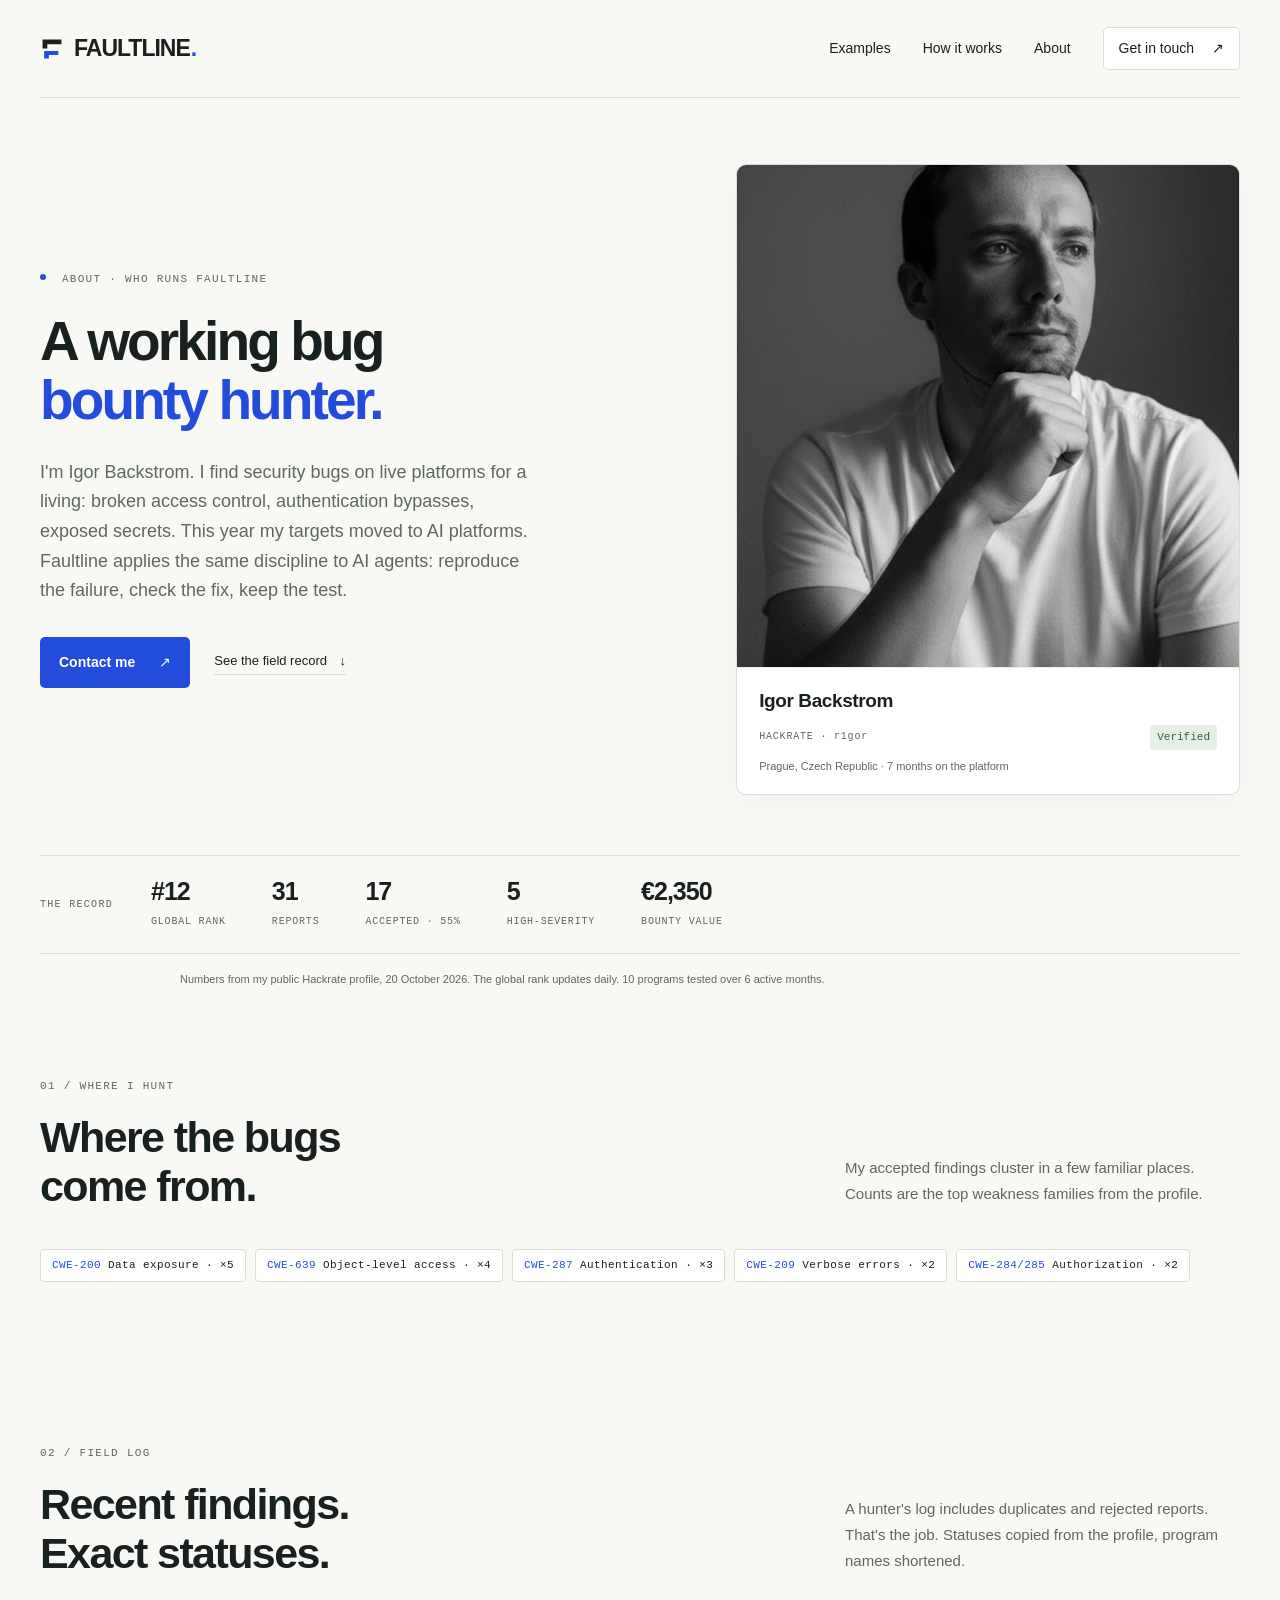
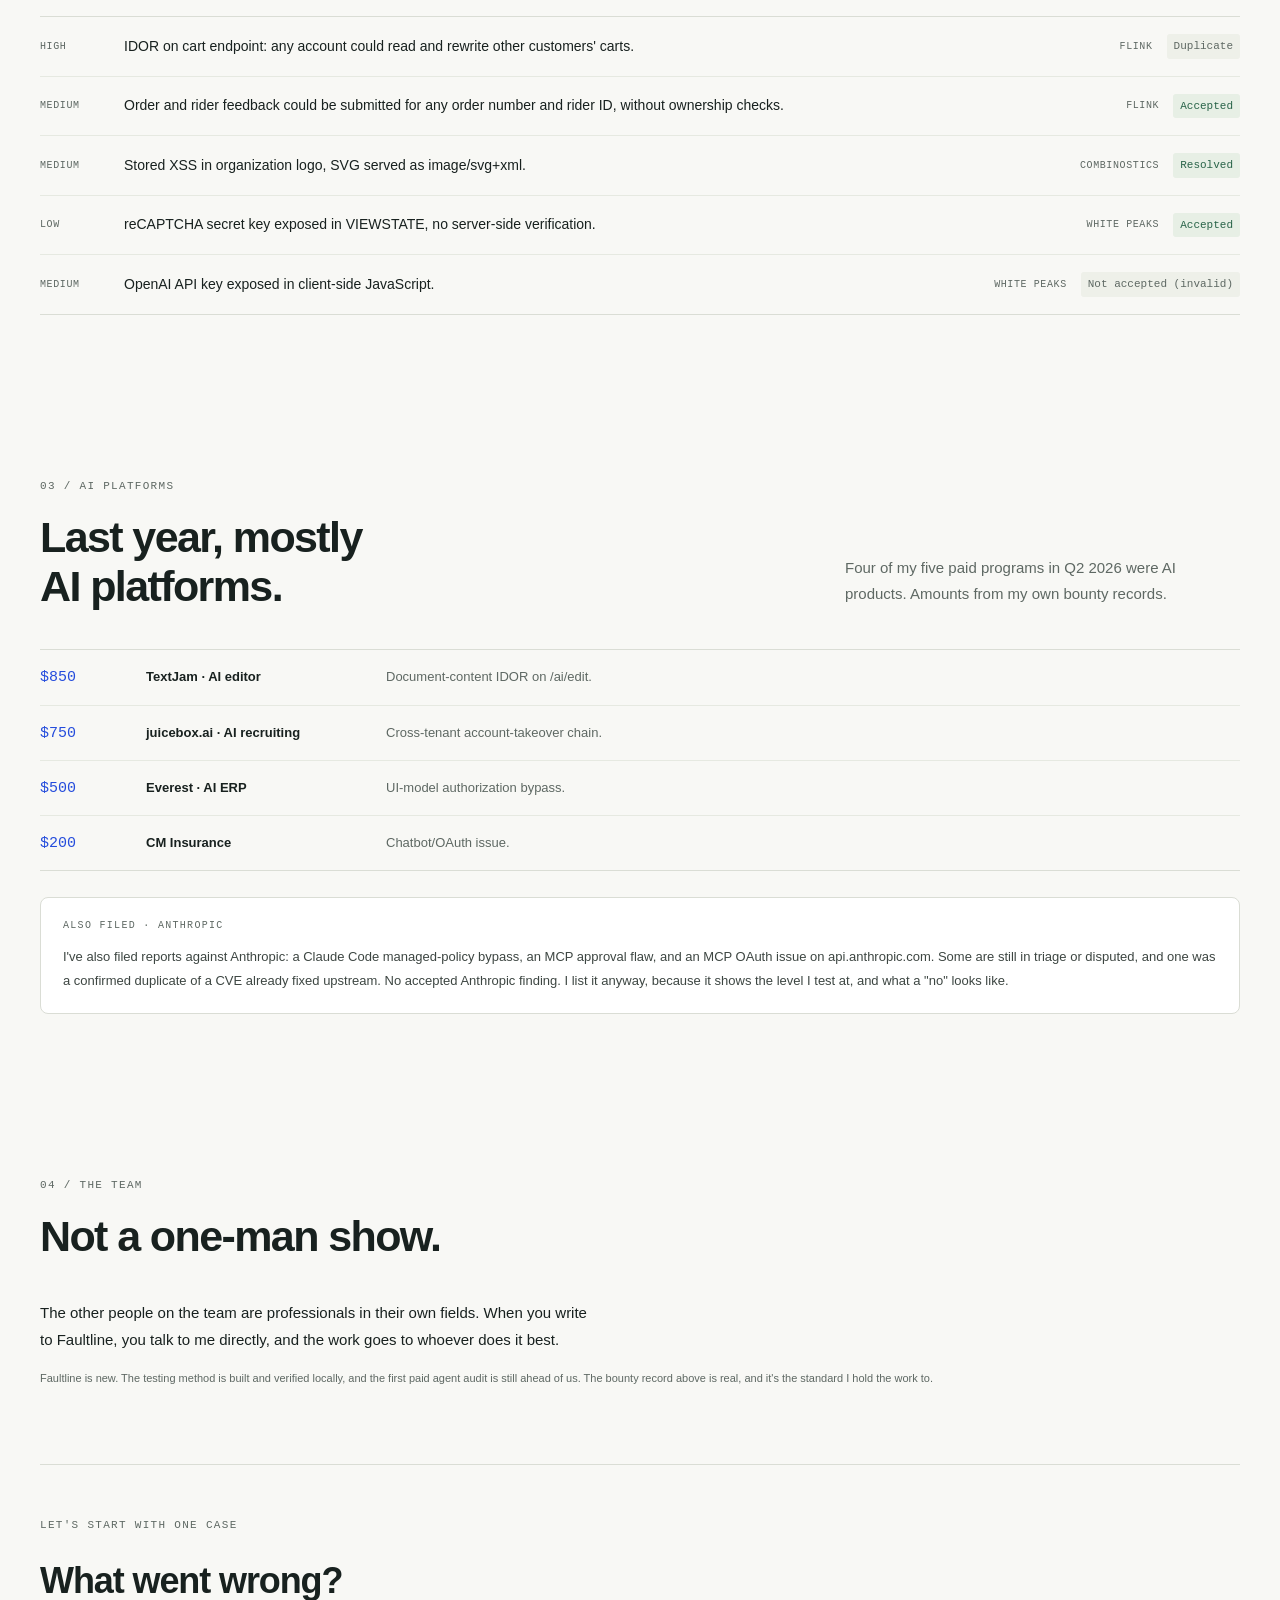
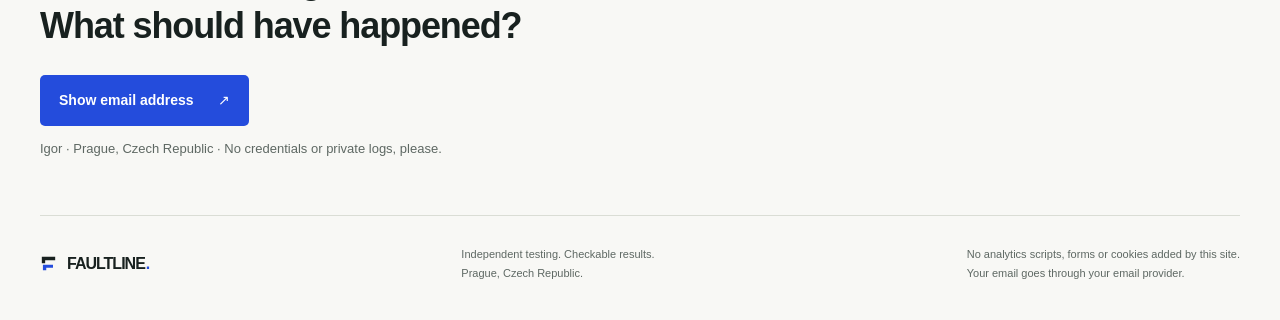
==== about.html @ ce7dd474 "Add About page with founder bounty record, standalone logo.svg Amp-Thread-ID: https://ampcode.com/th" ====
<!doctype html>
<html lang="en">
<head>
  <meta charset="utf-8">
  <meta name="viewport" content="width=device-width, initial-scale=1">
  <meta name="description" content="The person behind Faultline: Igor Backstrom, a working bug bounty hunter. Verified Hackrate record, paid AI-platform findings, and an honest field log.">
  <meta name="theme-color" content="#f8f8f5">
  <title>About | FAULTLINE</title>
  <link rel="icon" href="icon.svg" type="image/svg+xml">
  <link rel="stylesheet" href="styles.css">
  <script src="contact.js" defer></script>
</head>
<body>
  <a class="skip" href="#main">Skip to content</a>
  <header class="nav wrap">
    <a class="wordmark" href="index.html" aria-label="Faultline home"><svg viewBox="0 0 28 28" aria-hidden="true"><path fill="#18211f" d="M3 3h22v5.5H8.5v4.9H3z"/><path fill="#244cdc" d="M4.8 16.2H21.4V21H10.3V25H4.8z"/></svg>FAULTLINE<span class="brand-dot">.</span></a>
    <nav aria-label="Main navigation"><a href="index.html#work">Examples</a><a href="index.html#process">How it works</a><a href="about.html" aria-current="page">About</a><a class="nav-contact" href="#contact">Get in touch <span aria-hidden="true">↗</span></a></nav>
  </header>
  <main id="main">
    <section class="about-hero wrap" aria-labelledby="about-title">
      <div class="hero-copy">
        <p class="eyebrow"><span class="status-dot" aria-hidden="true"></span> About · who runs Faultline</p>
        <h1 id="about-title">A working bug<br><span>bounty hunter.</span></h1>
        <p class="intro">I'm Igor Backstrom. I find security bugs on live platforms for a living: broken access control, authentication bypasses, exposed secrets. This year my targets moved to AI platforms. Faultline applies the same discipline to AI agents: reproduce the failure, check the fix, keep the test.</p>
        <div class="hero-actions"><a class="button" href="#contact">Contact me <span aria-hidden="true">↗</span></a><a class="text-link" href="#record">See the field record <span aria-hidden="true">↓</span></a></div>
      </div>
      <figure class="avatar-card">
        <img src="ava.jpg" alt="Igor Backstrom" width="640" height="640">
        <figcaption class="avatar-meta">
          <strong>Igor Backstrom</strong>
          <div class="avatar-line"><span class="mono">HACKRATE · r1gor</span><span class="badge good">Verified</span></div>
          <p class="quiet">Prague, Czech Republic · 7 months on the platform</p>
        </figcaption>
      </figure>
    </section>

    <div class="about-stats wrap">
      <span class="mono">THE RECORD</span>
      <div class="stat-row">
        <div class="stat"><strong>#12</strong><span>global rank</span></div>
        <div class="stat"><strong>31</strong><span>reports</span></div>
        <div class="stat"><strong>17</strong><span>accepted · 55%</span></div>
        <div class="stat"><strong>5</strong><span>high-severity</span></div>
        <div class="stat"><strong>€2,350</strong><span>bounty value</span></div>
      </div>
    </div>
    <p class="about-note wrap">Numbers from my public Hackrate profile, 20 October 2026. The global rank updates daily. 10 programs tested over 6 active months.</p>

    <section id="record" class="section wrap" aria-labelledby="focus-title">
      <div class="section-heading"><div><p class="eyebrow">01 / WHERE I HUNT</p><h2 id="focus-title">Where the bugs<br>come from.</h2></div><p class="section-intro">My accepted findings cluster in a few familiar places. Counts are the top weakness families from the profile.</p></div>
      <div class="chip-row">
        <span class="chip"><b>CWE-200</b>Data exposure · ×5</span>
        <span class="chip"><b>CWE-639</b>Object-level access · ×4</span>
        <span class="chip"><b>CWE-287</b>Authentication · ×3</span>
        <span class="chip"><b>CWE-209</b>Verbose errors · ×2</span>
        <span class="chip"><b>CWE-284/285</b>Authorization · ×2</span>
      </div>
    </section>

    <section class="section wrap" aria-labelledby="log-title">
      <div class="section-heading"><div><p class="eyebrow">02 / FIELD LOG</p><h2 id="log-title">Recent findings.<br>Exact statuses.</h2></div><p class="section-intro">A hunter's log includes duplicates and rejected reports. That's the job. Statuses copied from the profile, program names shortened.</p></div>
      <ul class="log-list">
        <li><span class="log-sev mono">HIGH</span><p>IDOR on cart endpoint: any account could read and rewrite other customers' carts.</p><div class="log-meta"><span class="who mono">FLINK</span><span class="badge neutral">Duplicate</span></div></li>
        <li><span class="log-sev mono">MEDIUM</span><p>Order and rider feedback could be submitted for any order number and rider ID, without ownership checks.</p><div class="log-meta"><span class="who mono">FLINK</span><span class="badge good">Accepted</span></div></li>
        <li><span class="log-sev mono">MEDIUM</span><p>Stored XSS in organization logo, SVG served as image/svg+xml.</p><div class="log-meta"><span class="who mono">COMBINOSTICS</span><span class="badge good">Resolved</span></div></li>
        <li><span class="log-sev mono">LOW</span><p>reCAPTCHA secret key exposed in VIEWSTATE, no server-side verification.</p><div class="log-meta"><span class="who mono">WHITE PEAKS</span><span class="badge good">Accepted</span></div></li>
        <li><span class="log-sev mono">MEDIUM</span><p>OpenAI API key exposed in client-side JavaScript.</p><div class="log-meta"><span class="who mono">WHITE PEAKS</span><span class="badge neutral">Not accepted (invalid)</span></div></li>
      </ul>
    </section>

    <section class="section wrap" aria-labelledby="ai-title">
      <div class="section-heading"><div><p class="eyebrow">03 / AI PLATFORMS</p><h2 id="ai-title">Last year, mostly<br>AI platforms.</h2></div><p class="section-intro">Four of my five paid programs in Q2 2026 were AI products. Amounts from my own bounty records.</p></div>
      <ul class="paid-list">
        <li><strong>$850</strong><span class="who">TextJam · AI editor</span><p>Document-content IDOR on /ai/edit.</p></li>
        <li><strong>$750</strong><span class="who">juicebox.ai · AI recruiting</span><p>Cross-tenant account-takeover chain.</p></li>
        <li><strong>$500</strong><span class="who">Everest · AI ERP</span><p>UI-model authorization bypass.</p></li>
        <li><strong>$200</strong><span class="who">CM Insurance</span><p>Chatbot/OAuth issue.</p></li>
      </ul>
      <div class="also-filed">
        <p class="mono">ALSO FILED · ANTHROPIC</p>
        <p>I've also filed reports against Anthropic: a Claude Code managed-policy bypass, an MCP approval flaw, and an MCP OAuth issue on api.anthropic.com. Some are still in triage or disputed, and one was a confirmed duplicate of a CVE already fixed upstream. No accepted Anthropic finding. I list it anyway, because it shows the level I test at, and what a "no" looks like.</p>
      </div>
    </section>

    <section class="section wrap" aria-labelledby="team-title">
      <div class="section-heading"><div><p class="eyebrow">04 / THE TEAM</p><h2 id="team-title">Not a one-man show.</h2></div></div>
      <p class="team-copy">The other people on the team are professionals in their own fields. When you write to Faultline, you talk to me directly, and the work goes to whoever does it best.</p>
      <p class="about-note">Faultline is new. The testing method is built and verified locally, and the first paid agent audit is still ahead of us. The bounty record above is real, and it's the standard I hold the work to.</p>
    </section>

    <section id="contact" class="contact wrap"><div class="contact-heading"><p class="eyebrow">LET'S START WITH ONE CASE</p><h2>What went wrong?<br>What should have happened?</h2></div><div class="email-reveal" id="contact-address" aria-live="polite"><button class="button" id="reveal-contact" type="button">Show email address <span aria-hidden="true">↗</span></button></div><noscript><p class="quiet">Enable JavaScript to reveal the email address.</p></noscript><p class="quiet">Igor · Prague, Czech Republic · No credentials or private logs, please.</p></section>
  </main>
  <footer class="footer wrap"><a class="wordmark footer-brand" href="index.html"><svg viewBox="0 0 28 28" aria-hidden="true"><path fill="#18211f" d="M3 3h22v5.5H8.5v4.9H3z"/><path fill="#244cdc" d="M4.8 16.2H21.4V21H10.3V25H4.8z"/></svg>FAULTLINE<span class="brand-dot">.</span></a><p>Independent testing. Checkable results.<br>Prague, Czech Republic.</p><p>No analytics scripts, forms or cookies added by this site.<br>Your email goes through your email provider.</p></footer>
</body>
</html>
---- styles.css ----
@charset "UTF-8";
:root{--paper:#f8f8f5;--ink:#18211f;--muted:#5e6863;--line:#daddd5;--blue:#244cdc;--blue-dark:#1538b6;--green:#286348;--red:#a43f2a;--soft-red:#f7e7df;--soft-green:#e7efe5;--mono:ui-monospace,SFMono-Regular,Consolas,monospace}
*{box-sizing:border-box}
html{scroll-behavior:smooth;scroll-padding-top:30px}
body{margin:0;background:var(--paper);color:var(--ink);font:16px/1.65 -apple-system,BlinkMacSystemFont,"Segoe UI",sans-serif;-webkit-font-smoothing:antialiased}
a{color:inherit;text-underline-offset:4px}
a:focus-visible,summary:focus-visible{outline:3px solid var(--blue);outline-offset:5px}
button:focus-visible{outline:3px solid var(--blue);outline-offset:5px}
button{font:inherit;border:0;cursor:pointer}
.email-reveal{margin-top:27px;margin-bottom:12px}
.email-reveal .contact-email{margin:0}
.wrap{width:min(1200px,calc(100% - 80px));margin-inline:auto}
.nav{min-height:98px;display:flex;align-items:center;justify-content:space-between;border-bottom:1px solid var(--line);gap:24px}
.wordmark{font-weight:800;letter-spacing:-1px;text-decoration:none;font-size:23px;display:inline-flex;align-items:center;gap:10px}
.wordmark svg{width:24px;height:24px;fill:var(--ink)}
.brand-dot{color:var(--blue);margin-left:-9px}
nav{display:flex;align-items:center;gap:32px;font-size:14px}
nav a{text-decoration:none}
nav a:hover,.text-link:hover{color:var(--blue)}
.nav-contact{padding:9px 15px;border:1px solid var(--line);border-radius:5px;background:#fff}
.nav-contact span{margin-left:14px}
.hero{display:grid;grid-template-columns:1.12fr 1fr;gap:55px;align-items:center;padding-top:88px;padding-bottom:75px}
.eyebrow,.mono{font:11px/1.6 var(--mono);letter-spacing:1.3px}
.eyebrow{margin:0 0 23px;text-transform:uppercase;color:var(--muted)}
.status-dot{display:inline-block;background:var(--blue);width:6px;height:6px;border-radius:50%;margin-right:8px;vertical-align:2px}
h1,h2,h3,p,figure{margin:0}
h1{font-size:clamp(42px,4.3vw,62px);line-height:1.08;letter-spacing:-2.9px;font-weight:650}
h1>span{color:var(--blue)}
.intro{font-size:18px;line-height:1.65;color:var(--muted);max-width:490px;margin-top:27px}
.hero-actions{display:flex;align-items:center;gap:24px;flex-wrap:wrap;margin-top:31px}
.button{display:inline-flex;align-items:center;justify-content:space-between;gap:24px;padding:14px 19px;background:var(--blue);color:#fff;text-decoration:none;font-size:14px;font-weight:550;border-radius:5px;transition:background .15s ease}
.button:hover{background:var(--blue-dark)}
.text-link{font-size:13px;text-decoration:none;border-bottom:1px solid var(--line);padding-bottom:3px}
.text-link span{margin-left:9px}
.quiet{font-size:13px;line-height:1.7;color:var(--muted)}
.hero-note{margin-top:22px}
.trace-card{border:1px solid var(--line);border-radius:10px;background:#fff;box-shadow:0 10px 35px #25322307;overflow:hidden}
.trace-caption{display:flex;justify-content:space-between;align-items:center;gap:12px;padding:17px 23px;border-bottom:1px solid #eceee8;color:var(--muted)}
.trace-caption .mono{font-size:10px}
.file-label{font:10px/1.5 var(--mono);color:#6c756f}
.trace-heading{display:flex;justify-content:space-between;align-items:center;padding:26px 24px 13px}
.trace-heading h2{font-size:25px;font-weight:550;line-height:1.23;letter-spacing:-.6px}
.trace-symbol{font-size:39px;color:#ccd4c6;font-weight:300}
.trace-run{padding:17px 24px 22px}
.trace-run.after{border-top:1px solid #eceee8}
.run-label{display:flex;align-items:center;justify-content:space-between;gap:8px}
.run-label .mono{font-size:9px;letter-spacing:.5px;color:var(--muted)}
.badge{font:10px/1.5 var(--mono);padding:4px 7px;border-radius:3px;white-space:nowrap}
.bad{color:var(--red);background:var(--soft-red)}
.good{color:var(--green);background:var(--soft-green)}
.graph{display:grid;grid-template-columns:1fr .85fr 1.2fr;align-items:center;padding-top:22px;min-height:105px}
.node{display:flex;gap:9px;align-items:center;font-size:11px;line-height:1.45}
.node-icon{display:flex;align-items:center;justify-content:center;width:29px;height:29px;flex:0 0 29px;background:#f0f2ec;border:1px solid #dfe4d9;border-radius:5px;font-size:14px}
.before .result-node{color:var(--red)}
.before .result-node .node-icon{background:var(--soft-red);border-color:#edc9b9}
.after .result-node{color:var(--green)}
.after .result-node .node-icon{background:var(--soft-green);border-color:#c7d7c3}
.edge{padding-right:11px;text-align:center;position:relative;align-self:center}
.edge>span{font:10px/1.4 var(--mono);color:var(--muted);position:absolute;bottom:10px;left:0;right:11px}
.edge i{display:block;border-top:1px dashed #c5816a;position:relative}
.edge i:after{content:"";position:absolute;width:5px;height:5px;border-top:1px solid #c5816a;border-right:1px solid #c5816a;right:0;top:-3px;transform:rotate(45deg)}
.after .edge i{border-color:#6c9a78}
.after .edge i:after{border-color:#6c9a78}
.trace-foot{font-size:10px;color:var(--muted);padding:13px 24px;border-top:1px solid #eceee8;background:#fcfcf9}
.small-dot{display:inline-block;height:5px;width:5px;border-radius:50%;background:#689378;margin-right:6px;vertical-align:1px}
.context-strip{border-top:1px solid var(--line);border-bottom:1px solid var(--line);padding:20px 0;display:flex;align-items:center;gap:35px}
.context-strip .mono{font-size:10px;color:var(--muted);white-space:nowrap;flex-shrink:0}
.context-strip p{font-size:15px}
.section{padding-top:88px;padding-bottom:75px}
.section-heading{display:flex;justify-content:space-between;align-items:flex-end;gap:55px;margin-bottom:38px}
h2{font-size:43px;line-height:1.14;letter-spacing:-1.6px;font-weight:550}
.section-heading .eyebrow{margin-bottom:18px}
.section-intro{max-width:395px;font-size:15px;color:var(--muted);line-height:1.75;padding-bottom:4px}
.case-grid{display:grid;grid-template-columns:repeat(3,1fr);border-top:1px solid var(--line);border-bottom:1px solid var(--line)}
.case{padding:27px 27px 24px;min-width:0;border-right:1px solid var(--line);display:flex;flex-direction:column}
.case:first-child{padding-left:0}
.case:last-child{border:0;padding-right:0}
.case-top{display:flex;justify-content:space-between;align-items:center;color:var(--muted);margin-bottom:18px}
.case-glyph{font:22px/1 var(--mono);color:var(--blue)}
.case h3{font-size:22px;font-weight:550;line-height:1.3;letter-spacing:-.5px;margin-bottom:17px}
.case>p{font-size:14px;line-height:1.75;color:var(--muted)}
.case>p:not(.case-limit){flex:1}
.case-outcome{display:grid;grid-template-columns:46px 1fr;gap:9px 8px;font-size:12px;line-height:1.5;margin:23px 0 19px;padding-top:17px;border-top:1px solid #e2e5dd}
.before-label{color:var(--red)}
.after-label{color:var(--green)}
.case>p.case-limit{font-size:11px;line-height:1.7;margin-top:0;min-height:56px;color:#68716a}
.proof-panel{display:grid;grid-template-columns:1fr 1.3fr;gap:60px;margin-top:38px;background:#eef0e9;border:1px solid #dfe3d7;border-radius:8px;padding:33px 35px;align-items:center}
.proof-copy .mono{color:var(--muted);font-size:10px;margin-bottom:13px}
.proof-copy h3{font-size:26px;line-height:1.2;font-weight:550;letter-spacing:-.6px;margin-bottom:14px}
.proof-copy>p:not(.mono){font-size:13px;color:var(--muted);line-height:1.75;margin-bottom:15px;max-width:315px}
.proof-copy .text-link{font-size:12px}
.chart-row+.chart-row{margin-top:22px}
.chart-label{display:flex;justify-content:space-between;align-items:baseline;font-size:12px;margin-bottom:9px}
.chart-label strong{font:13px/1.5 var(--mono)}
.check-cells{display:grid;grid-template-columns:repeat(7,1fr);gap:7px}
.check{height:35px;display:grid;place-items:center;font:18px/1 var(--mono);border-radius:4px;border:1px solid #c9d8c4}
.check.pass{color:var(--green);background:#dbe8d7}
.check.fail{color:var(--red);background:#f5dcd0;border-color:#e6bca7}
.chart-note{font-size:10px;color:var(--muted);line-height:1.8;margin-top:16px;max-width:470px}
.evidence-note{font-size:11px;color:var(--muted);line-height:1.8;margin-top:18px;max-width:980px}
.process-section{background:#eeefe9;border-top:1px solid var(--line);border-bottom:1px solid var(--line)}
.process-section .section{padding-top:70px;padding-bottom:65px}
.process-grid{display:grid;grid-template-columns:repeat(3,1fr);gap:55px;list-style:none;padding:0;margin:42px 0 0}
.step-number{font:12px/1 var(--mono);color:var(--blue);display:block;border-top:1px solid #cbd1c3;padding-top:19px;margin-bottom:22px}
.process-grid h3{font-size:21px;font-weight:550;letter-spacing:-.4px;margin-bottom:12px}
.process-grid p{font-size:14px;color:var(--muted);line-height:1.8}
.pilot-section{display:grid;grid-template-columns:1.1fr 1fr;gap:100px;align-items:center}
.pilot-copy{max-width:420px;color:var(--muted);margin-top:24px;font-size:15px;line-height:1.85}
.pilot-card{background:#fff;border:1px solid var(--line);border-radius:8px;padding:30px}
.pilot-price{display:flex;align-items:center;gap:20px;padding-bottom:22px;border-bottom:1px solid #e5e8df;margin-bottom:20px}
.pilot-price strong{font-size:38px;letter-spacing:-1.5px;font-weight:550}
.pilot-price>span{font-size:11px;line-height:1.6;color:var(--muted)}
.pilot-card>p{font-size:13px;line-height:1.85;margin-bottom:17px}
.pilot-card>p.quiet{font-size:12px}
.button-wide{display:flex;width:100%;margin-top:22px}
.faq{padding-bottom:75px}
.faq h2{font-size:25px;letter-spacing:-.6px;margin-bottom:25px}
details{border-top:1px solid var(--line);padding:19px 0}
details:last-child{border-bottom:1px solid var(--line)}
summary{cursor:pointer;list-style:none;font-size:15px;font-weight:500;position:relative;padding-right:32px}
summary::-webkit-details-marker{display:none}
summary:after{content:"+";position:absolute;right:3px;top:-3px;font:22px/1.4 var(--mono);color:var(--muted)}
details[open] summary:after{content:"−"}
details>p{max-width:850px;margin-top:13px;font-size:14px;line-height:1.85;color:var(--muted)}
.contact{padding:52px 0 55px;border-top:1px solid var(--line)}
.contact h2{font-size:36px;line-height:1.25;letter-spacing:-1.1px}
.contact-email{display:inline-block;font-size:27px;letter-spacing:-.5px;text-decoration:none;color:var(--blue);margin:27px 0 12px;overflow-wrap:anywhere}
.contact-email span{display:inline-block;margin-left:15px}
.footer{display:flex;align-items:center;justify-content:space-between;gap:25px;border-top:1px solid var(--line);padding-block:29px 38px;color:var(--muted)}
.footer .wordmark{font-size:16px;color:var(--ink)}
.footer .wordmark svg{width:17px;height:17px}
.footer-brand .brand-dot{margin-left:-9px}
.footer>p{font-size:10px;line-height:1.7}
.sr-only{position:absolute;width:1px;height:1px;margin:-1px;padding:0;overflow:hidden;clip:rect(0,0,0,0);white-space:nowrap;border:0}
.skip{position:absolute;left:20px;top:-80px;background:var(--ink);color:white;padding:10px 20px;z-index:5}
.skip:focus{top:10px}
@media(min-width:1450px){h1{font-size:66px}}
@media(max-width:1100px){.wrap{width:calc(100% - 56px)}.hero{gap:30px;padding-top:65px}h1{font-size:49px;letter-spacing:-2px}.hero-actions{gap:15px}.trace-run{padding-inline:17px}.trace-caption{padding-inline:17px}.graph{grid-template-columns:1fr .7fr 1.2fr}.node{gap:6px;font-size:10px}.edge>span{font-size:7px}.proof-panel{gap:35px}.pilot-section{gap:55px}.case{padding-inline:20px}}
@media(max-width:820px){.hero{grid-template-columns:1fr;padding-top:48px;gap:35px;padding-bottom:40px}.hero-copy{max-width:630px}h1{font-size:59px;letter-spacing:-2.5px}.intro{max-width:560px}.trace-card{max-width:600px}.graph{grid-template-columns:1fr 1fr 1.2fr}.node{font-size:12px;gap:12px}.edge>span{font-size:10px}.trace-run{padding-inline:24px}.trace-caption{padding-inline:24px}.section-heading{gap:30px}.section-intro{max-width:330px}.case-grid{grid-template-columns:1fr}.case,.case:first-child,.case:last-child{padding:26px 0;border:0;border-bottom:1px solid var(--line)}.case:last-child{border-bottom:0}.case-top{margin-bottom:13px}.case h3 br{display:none}.case-outcome{max-width:420px;margin-block:18px 14px}.proof-panel{gap:28px;padding:28px;grid-template-columns:1fr 1.1fr}.process-grid{gap:30px}.pilot-section{gap:35px;grid-template-columns:1fr 1fr}.pilot-price{gap:14px}.pilot-card{padding:24px}.pilot-price strong{font-size:32px}.footer{flex-wrap:wrap}.section-heading h2{font-size:36px}}
@media(max-width:560px){.wrap{width:calc(100% - 40px)}.nav{min-height:82px;gap:15px;flex-wrap:wrap;padding-block:18px}.wordmark{font-size:20px}.wordmark svg{width:20px;height:20px}nav{gap:16px;font-size:12px}.nav-contact{border:0;background:none;padding:0}.nav-contact span{margin-left:3px}.hero{padding-top:37px;gap:30px}.eyebrow{font-size:9px;letter-spacing:.8px;margin-bottom:19px}.hero .eyebrow{font-size:8px}.desktop-break{display:none}h1{font-size:45px;line-height:1.1;letter-spacing:-1.9px}.intro{font-size:16px;line-height:1.75;margin-top:22px}.hero-actions{align-items:flex-start;flex-direction:column;gap:18px;margin-top:25px}.button{font-size:13px;padding:14px 16px}.hero-note{font-size:11px;margin-top:20px}.trace-caption{padding:13px 16px;gap:8px}.trace-caption .mono{font-size:8px;letter-spacing:.7px}.file-label{font-size:9px}.trace-heading{padding:21px 17px 10px}.trace-heading h2{font-size:23px}.trace-symbol{font-size:31px}.trace-run{padding:16px 17px 19px}.run-label .mono{font-size:8px;letter-spacing:.1px}.badge{font-size:8px;padding:4px 5px}.graph{grid-template-columns:1fr .76fr 1.2fr;padding-top:20px;min-height:95px}.node{font-size:9px;gap:7px}.node-icon{width:25px;height:25px;flex-basis:25px;font-size:12px}.edge{padding-right:8px}.edge>span{font-size:7px}.trace-foot{padding:12px 17px;font-size:8px}.context-strip{display:block;padding-block:18px}.context-strip .mono{font-size:9px;display:block;margin-bottom:9px}.context-strip p{font-size:13px;max-width:280px}.section{padding-top:57px;padding-bottom:48px}.section-heading{display:block;margin-bottom:26px}.section-heading .eyebrow{margin-bottom:13px}h2,.section-heading h2{font-size:34px;letter-spacing:-1.2px}.section-intro{font-size:13px;max-width:none;margin-top:20px}.case h3{font-size:21px}.case>p{font-size:13px}.case>p.case-limit{font-size:11px}.case .mono{font-size:10px}.proof-panel{grid-template-columns:1fr;padding:24px 20px;gap:25px;margin-top:25px}.proof-copy h3{font-size:25px}.proof-copy>p:not(.mono){max-width:none}.check-cells{gap:5px}.check{height:31px;font-size:16px}.chart-label{font-size:11px}.chart-note{font-size:10px}.evidence-note{font-size:10px}.process-section .section{padding-block:48px}.process-grid{grid-template-columns:1fr;gap:26px;margin-top:30px}.step-number{margin-bottom:14px;padding-top:15px}.process-grid h3{font-size:21px;margin-bottom:8px}.process-grid p{font-size:13px}.pilot-section{grid-template-columns:1fr;gap:28px}.pilot-copy{font-size:14px;margin-top:21px}.pilot-card{padding:25px}.pilot-price strong{font-size:38px}.pilot-price>span{font-size:11px}.faq{padding-bottom:45px}.faq h2{font-size:24px;letter-spacing:-.7px}summary{font-size:13px}details>p{font-size:13px}.contact{padding-block:38px}.contact h2{font-size:29px;letter-spacing:-1px}.contact-email{font-size:21px;letter-spacing:-.5px;margin-top:23px}.contact-email span{margin-left:6px}.contact .quiet{font-size:11px}.footer{align-items:flex-start;flex-direction:column;gap:15px;padding-block:25px 30px}.footer>p{font-size:10px}}
@media(prefers-reduced-motion:reduce){html{scroll-behavior:auto}*{transition:none!important}}
/* Keep the technical evidence readable at narrow widths. */
.run-label .mono,.trace-caption .mono{font-size:10px}
.badge,.trace-foot,.chart-note,.evidence-note,.footer>p{font-size:11px}
@media(max-width:1100px){.edge>span{font-size:9px}}
@media(max-width:820px){.case>p.case-limit{min-height:0}}
@media(max-width:560px){.run-label{flex-wrap:wrap;gap:8px}.run-label .mono,.trace-caption .mono,.file-label{font-size:10px}.badge{font-size:10px}.node{font-size:11px;gap:6px}.edge>span{font-size:9px;right:8px}.trace-foot{font-size:10px}.hero .eyebrow,.eyebrow,.context-strip .mono{font-size:10px;letter-spacing:.5px}}
/* About page */
.about-hero{display:grid;grid-template-columns:1.12fr .88fr;gap:55px;align-items:center;padding-top:66px;padding-bottom:60px}
.avatar-card{border:1px solid var(--line);border-radius:10px;background:#fff;box-shadow:0 10px 35px #25322307;overflow:hidden}
.avatar-card img{display:block;width:100%;height:auto}
.avatar-meta{padding:17px 22px 19px;border-top:1px solid #eceee8}
.avatar-meta strong{font-size:19px;letter-spacing:-.4px;font-weight:600}
.avatar-line{display:flex;align-items:center;justify-content:space-between;gap:10px;margin-top:9px}
.avatar-line .mono{font-size:10px;letter-spacing:.8px;color:var(--muted)}
.avatar-meta .quiet{margin-top:7px;font-size:11px}
.about-stats{border-top:1px solid var(--line);border-bottom:1px solid var(--line);padding:20px 0;display:flex;align-items:center;gap:38px}
.about-stats>.mono{font-size:10px;color:var(--muted);white-space:nowrap;flex-shrink:0}
.stat-row{display:flex;gap:46px;flex-wrap:wrap}
.stat strong{display:block;font-size:25px;letter-spacing:-1px;font-weight:550;line-height:1.2}
.stat span{font:10px/1.6 var(--mono);letter-spacing:.8px;color:var(--muted);text-transform:uppercase}
.about-note{font-size:11px;color:var(--muted);line-height:1.8;margin-top:16px;max-width:920px}
.chip-row{display:flex;flex-wrap:wrap;gap:9px}
.chip{font:11px/1.5 var(--mono);letter-spacing:.4px;padding:7px 11px;border:1px solid var(--line);border-radius:4px;background:#fff}
.chip b{color:var(--blue);font-weight:500;margin-right:7px}
.log-list,.paid-list{list-style:none;padding:0;margin:0;border-top:1px solid var(--line);border-bottom:1px solid var(--line)}
.log-list li{display:grid;grid-template-columns:64px 1fr max-content;gap:20px;align-items:center;padding:17px 0;border-bottom:1px solid #e6e9e1}
.log-list li:last-child{border-bottom:0}
.log-sev{font-size:10px;letter-spacing:.6px;color:var(--muted)}
.log-list p{font-size:14px;line-height:1.7}
.log-meta{display:flex;align-items:center;gap:14px}
.log-meta .who{font-size:10px;letter-spacing:.6px;color:var(--muted)}
.badge.neutral{color:#5e6863;background:#eef0e9}
.paid-list li{display:grid;grid-template-columns:86px 220px 1fr;gap:20px;align-items:baseline;padding:16px 0;border-bottom:1px solid #e6e9e1}
.paid-list li:last-child{border-bottom:0}
.paid-list strong{font:15px/1.4 var(--mono);color:var(--blue)}
.paid-list .who{font-size:13px;font-weight:550}
.paid-list p{font-size:13px;color:var(--muted);line-height:1.7}
.also-filed{margin-top:26px;border:1px solid var(--line);border-radius:8px;background:#fff;padding:20px 22px}
.also-filed .mono{color:var(--muted);font-size:10px;display:block;margin-bottom:11px}
.also-filed p:not(.mono){font-size:13px;line-height:1.85;color:#3d4642}
.team-copy{font-size:15px;line-height:1.8;max-width:560px}
@media(max-width:1100px){.about-hero{grid-template-columns:1.1fr .9fr;gap:35px;padding-top:52px}.log-list li{grid-template-columns:56px 1fr max-content;gap:14px}.paid-list li{grid-template-columns:80px 190px 1fr;gap:14px}}
@media(max-width:820px){.about-hero{grid-template-columns:1fr;gap:33px;padding-top:44px;padding-bottom:48px}.avatar-card{max-width:440px}.stat-row{gap:26px 36px}.team-copy{font-size:14px}}
@media(max-width:560px){.about-hero{padding-top:34px;gap:28px}.avatar-card{max-width:100%}.avatar-meta{padding:14px 17px 16px}.avatar-meta strong{font-size:17px}.about-stats{gap:24px}.stat-row{gap:16px 26px}.stat strong{font-size:21px}.log-list li{grid-template-columns:1fr;gap:7px;padding:15px 0}.log-meta{justify-content:flex-start}.paid-list li{grid-template-columns:1fr;gap:5px;padding:14px 0}.also-filed{padding:17px 18px}.chip{font-size:10px;padding:6px 9px}}
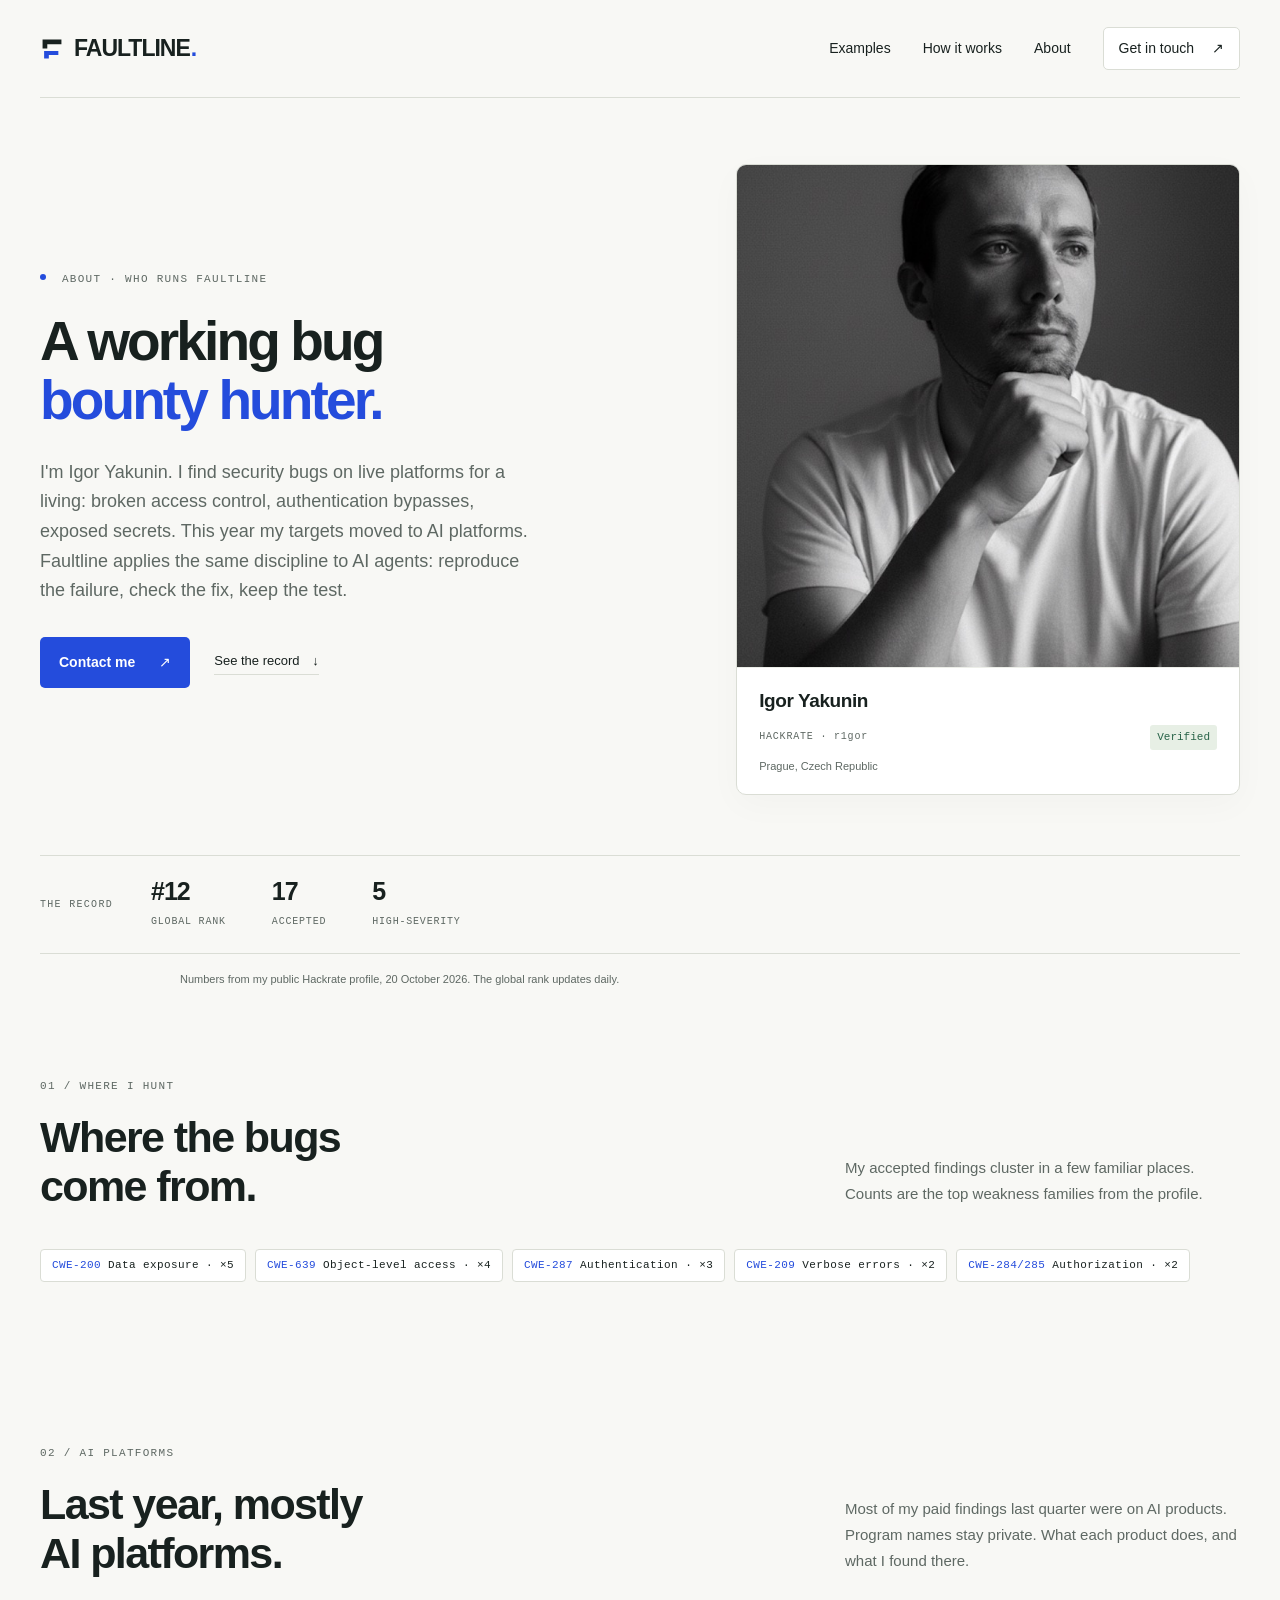
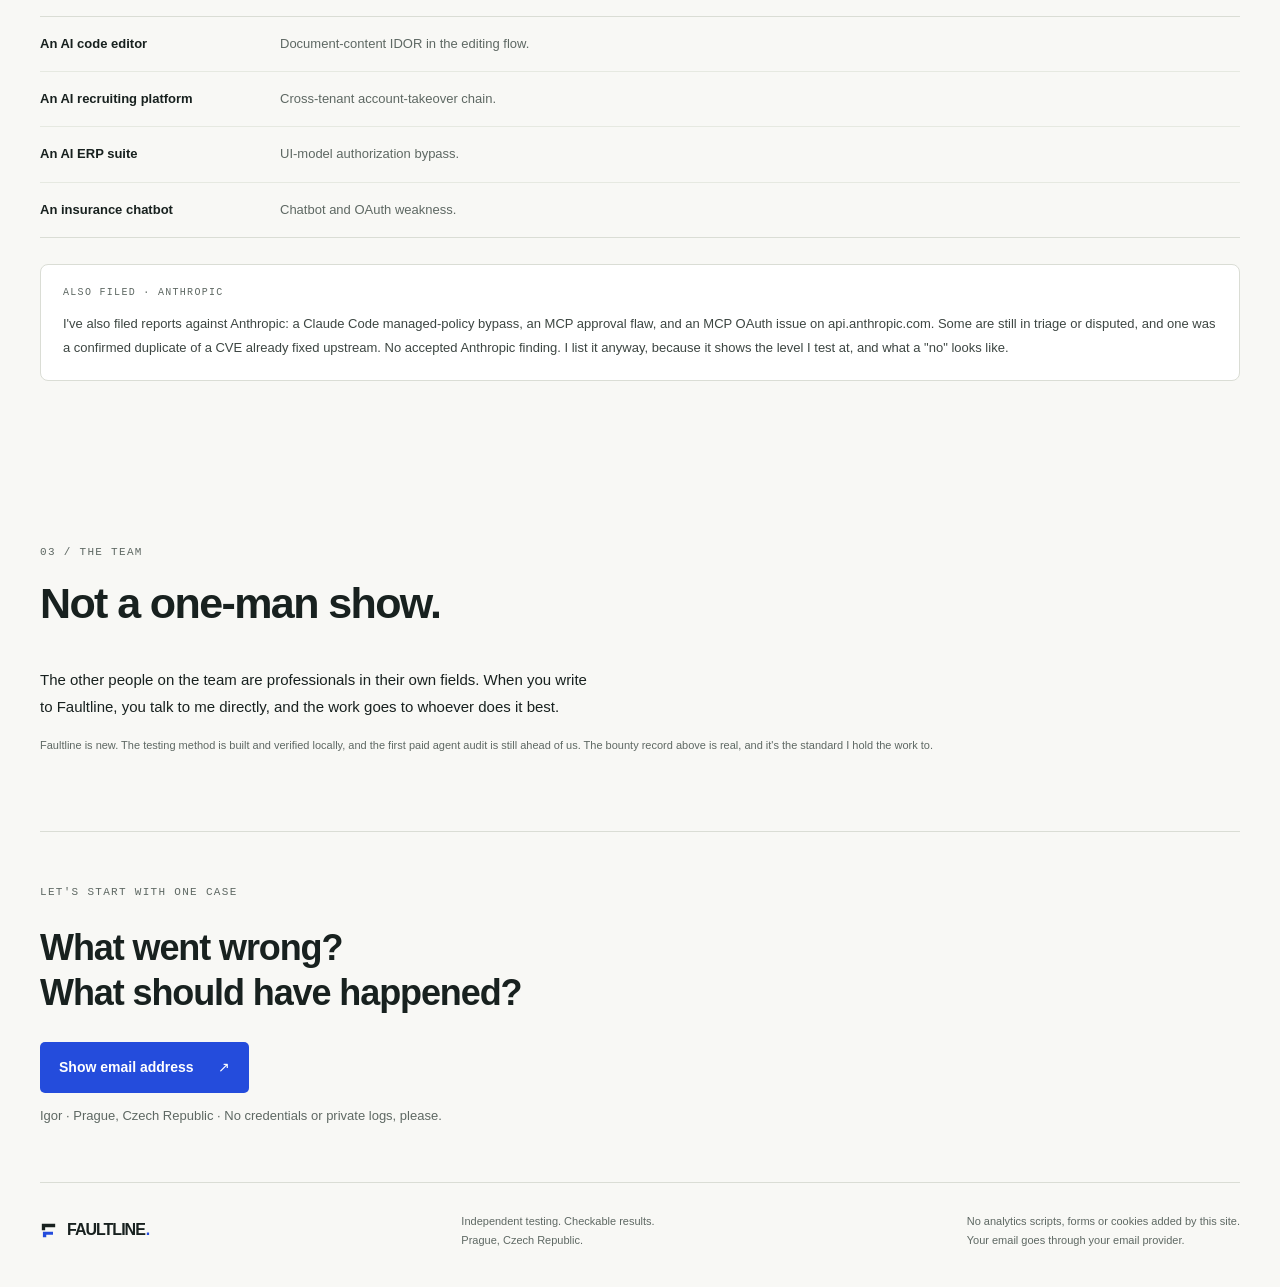
==== commit 3a477ede: "Rename founder to Igor Yakunin, leaner record stats, private program list Amp-Thread-ID: https://amp" ====
--- a/about.html
+++ b/about.html
@@ -3,7 +3,7 @@
 <head>
   <meta charset="utf-8">
   <meta name="viewport" content="width=device-width, initial-scale=1">
-  <meta name="description" content="The person behind Faultline: Igor Backstrom, a working bug bounty hunter. Verified Hackrate record, paid AI-platform findings, and an honest field log.">
+  <meta name="description" content="The person behind Faultline: Igor Yakunin, a working bug bounty hunter. Verified Hackrate record and paid AI-platform findings.">
   <meta name="theme-color" content="#f8f8f5">
   <title>About | FAULTLINE</title>
   <link rel="icon" href="icon.svg" type="image/svg+xml">
@@ -21,15 +21,15 @@
       <div class="hero-copy">
         <p class="eyebrow"><span class="status-dot" aria-hidden="true"></span> About · who runs Faultline</p>
         <h1 id="about-title">A working bug<br><span>bounty hunter.</span></h1>
-        <p class="intro">I'm Igor Backstrom. I find security bugs on live platforms for a living: broken access control, authentication bypasses, exposed secrets. This year my targets moved to AI platforms. Faultline applies the same discipline to AI agents: reproduce the failure, check the fix, keep the test.</p>
-        <div class="hero-actions"><a class="button" href="#contact">Contact me <span aria-hidden="true">↗</span></a><a class="text-link" href="#record">See the field record <span aria-hidden="true">↓</span></a></div>
+        <p class="intro">I'm Igor Yakunin. I find security bugs on live platforms for a living: broken access control, authentication bypasses, exposed secrets. This year my targets moved to AI platforms. Faultline applies the same discipline to AI agents: reproduce the failure, check the fix, keep the test.</p>
+        <div class="hero-actions"><a class="button" href="#contact">Contact me <span aria-hidden="true">↗</span></a><a class="text-link" href="#record">See the record <span aria-hidden="true">↓</span></a></div>
       </div>
       <figure class="avatar-card">
-        <img src="ava.jpg" alt="Igor Backstrom" width="640" height="640">
+        <img src="ava.jpg" alt="Igor Yakunin" width="640" height="640">
         <figcaption class="avatar-meta">
-          <strong>Igor Backstrom</strong>
+          <strong>Igor Yakunin</strong>
           <div class="avatar-line"><span class="mono">HACKRATE · r1gor</span><span class="badge good">Verified</span></div>
-          <p class="quiet">Prague, Czech Republic · 7 months on the platform</p>
+          <p class="quiet">Prague, Czech Republic</p>
         </figcaption>
       </figure>
     </section>
@@ -38,13 +38,11 @@
       <span class="mono">THE RECORD</span>
       <div class="stat-row">
         <div class="stat"><strong>#12</strong><span>global rank</span></div>
-        <div class="stat"><strong>31</strong><span>reports</span></div>
-        <div class="stat"><strong>17</strong><span>accepted · 55%</span></div>
+        <div class="stat"><strong>17</strong><span>accepted</span></div>
         <div class="stat"><strong>5</strong><span>high-severity</span></div>
-        <div class="stat"><strong>€2,350</strong><span>bounty value</span></div>
       </div>
     </div>
-    <p class="about-note wrap">Numbers from my public Hackrate profile, 20 October 2026. The global rank updates daily. 10 programs tested over 6 active months.</p>
+    <p class="about-note wrap">Numbers from my public Hackrate profile, 20 October 2026. The global rank updates daily.</p>
 
     <section id="record" class="section wrap" aria-labelledby="focus-title">
       <div class="section-heading"><div><p class="eyebrow">01 / WHERE I HUNT</p><h2 id="focus-title">Where the bugs<br>come from.</h2></div><p class="section-intro">My accepted findings cluster in a few familiar places. Counts are the top weakness families from the profile.</p></div>
@@ -57,24 +55,13 @@
       </div>
     </section>
 
-    <section class="section wrap" aria-labelledby="log-title">
-      <div class="section-heading"><div><p class="eyebrow">02 / FIELD LOG</p><h2 id="log-title">Recent findings.<br>Exact statuses.</h2></div><p class="section-intro">A hunter's log includes duplicates and rejected reports. That's the job. Statuses copied from the profile, program names shortened.</p></div>
-      <ul class="log-list">
-        <li><span class="log-sev mono">HIGH</span><p>IDOR on cart endpoint: any account could read and rewrite other customers' carts.</p><div class="log-meta"><span class="who mono">FLINK</span><span class="badge neutral">Duplicate</span></div></li>
-        <li><span class="log-sev mono">MEDIUM</span><p>Order and rider feedback could be submitted for any order number and rider ID, without ownership checks.</p><div class="log-meta"><span class="who mono">FLINK</span><span class="badge good">Accepted</span></div></li>
-        <li><span class="log-sev mono">MEDIUM</span><p>Stored XSS in organization logo, SVG served as image/svg+xml.</p><div class="log-meta"><span class="who mono">COMBINOSTICS</span><span class="badge good">Resolved</span></div></li>
-        <li><span class="log-sev mono">LOW</span><p>reCAPTCHA secret key exposed in VIEWSTATE, no server-side verification.</p><div class="log-meta"><span class="who mono">WHITE PEAKS</span><span class="badge good">Accepted</span></div></li>
-        <li><span class="log-sev mono">MEDIUM</span><p>OpenAI API key exposed in client-side JavaScript.</p><div class="log-meta"><span class="who mono">WHITE PEAKS</span><span class="badge neutral">Not accepted (invalid)</span></div></li>
-      </ul>
-    </section>
-
     <section class="section wrap" aria-labelledby="ai-title">
-      <div class="section-heading"><div><p class="eyebrow">03 / AI PLATFORMS</p><h2 id="ai-title">Last year, mostly<br>AI platforms.</h2></div><p class="section-intro">Four of my five paid programs in Q2 2026 were AI products. Amounts from my own bounty records.</p></div>
+      <div class="section-heading"><div><p class="eyebrow">02 / AI PLATFORMS</p><h2 id="ai-title">Last year, mostly<br>AI platforms.</h2></div><p class="section-intro">Most of my paid findings last quarter were on AI products. Program names stay private. What each product does, and what I found there.</p></div>
       <ul class="paid-list">
-        <li><strong>$850</strong><span class="who">TextJam · AI editor</span><p>Document-content IDOR on /ai/edit.</p></li>
-        <li><strong>$750</strong><span class="who">juicebox.ai · AI recruiting</span><p>Cross-tenant account-takeover chain.</p></li>
-        <li><strong>$500</strong><span class="who">Everest · AI ERP</span><p>UI-model authorization bypass.</p></li>
-        <li><strong>$200</strong><span class="who">CM Insurance</span><p>Chatbot/OAuth issue.</p></li>
+        <li><span class="who">An AI code editor</span><p>Document-content IDOR in the editing flow.</p></li>
+        <li><span class="who">An AI recruiting platform</span><p>Cross-tenant account-takeover chain.</p></li>
+        <li><span class="who">An AI ERP suite</span><p>UI-model authorization bypass.</p></li>
+        <li><span class="who">An insurance chatbot</span><p>Chatbot and OAuth weakness.</p></li>
       </ul>
       <div class="also-filed">
         <p class="mono">ALSO FILED · ANTHROPIC</p>
@@ -83,7 +70,7 @@
     </section>
 
     <section class="section wrap" aria-labelledby="team-title">
-      <div class="section-heading"><div><p class="eyebrow">04 / THE TEAM</p><h2 id="team-title">Not a one-man show.</h2></div></div>
+      <div class="section-heading"><div><p class="eyebrow">03 / THE TEAM</p><h2 id="team-title">Not a one-man show.</h2></div></div>
       <p class="team-copy">The other people on the team are professionals in their own fields. When you write to Faultline, you talk to me directly, and the work goes to whoever does it best.</p>
       <p class="about-note">Faultline is new. The testing method is built and verified locally, and the first paid agent audit is still ahead of us. The bounty record above is real, and it's the standard I hold the work to.</p>
     </section>
--- a/styles.css
+++ b/styles.css
@@ -163,23 +163,15 @@
 .chip-row{display:flex;flex-wrap:wrap;gap:9px}
 .chip{font:11px/1.5 var(--mono);letter-spacing:.4px;padding:7px 11px;border:1px solid var(--line);border-radius:4px;background:#fff}
 .chip b{color:var(--blue);font-weight:500;margin-right:7px}
-.log-list,.paid-list{list-style:none;padding:0;margin:0;border-top:1px solid var(--line);border-bottom:1px solid var(--line)}
-.log-list li{display:grid;grid-template-columns:64px 1fr max-content;gap:20px;align-items:center;padding:17px 0;border-bottom:1px solid #e6e9e1}
-.log-list li:last-child{border-bottom:0}
-.log-sev{font-size:10px;letter-spacing:.6px;color:var(--muted)}
-.log-list p{font-size:14px;line-height:1.7}
-.log-meta{display:flex;align-items:center;gap:14px}
-.log-meta .who{font-size:10px;letter-spacing:.6px;color:var(--muted)}
-.badge.neutral{color:#5e6863;background:#eef0e9}
-.paid-list li{display:grid;grid-template-columns:86px 220px 1fr;gap:20px;align-items:baseline;padding:16px 0;border-bottom:1px solid #e6e9e1}
+.paid-list{list-style:none;padding:0;margin:0;border-top:1px solid var(--line);border-bottom:1px solid var(--line)}
+.paid-list li{display:grid;grid-template-columns:220px 1fr;gap:20px;align-items:baseline;padding:16px 0;border-bottom:1px solid #e6e9e1}
 .paid-list li:last-child{border-bottom:0}
-.paid-list strong{font:15px/1.4 var(--mono);color:var(--blue)}
 .paid-list .who{font-size:13px;font-weight:550}
 .paid-list p{font-size:13px;color:var(--muted);line-height:1.7}
 .also-filed{margin-top:26px;border:1px solid var(--line);border-radius:8px;background:#fff;padding:20px 22px}
 .also-filed .mono{color:var(--muted);font-size:10px;display:block;margin-bottom:11px}
 .also-filed p:not(.mono){font-size:13px;line-height:1.85;color:#3d4642}
 .team-copy{font-size:15px;line-height:1.8;max-width:560px}
-@media(max-width:1100px){.about-hero{grid-template-columns:1.1fr .9fr;gap:35px;padding-top:52px}.log-list li{grid-template-columns:56px 1fr max-content;gap:14px}.paid-list li{grid-template-columns:80px 190px 1fr;gap:14px}}
+@media(max-width:1100px){.about-hero{grid-template-columns:1.1fr .9fr;gap:35px;padding-top:52px}.paid-list li{grid-template-columns:190px 1fr;gap:14px}}
 @media(max-width:820px){.about-hero{grid-template-columns:1fr;gap:33px;padding-top:44px;padding-bottom:48px}.avatar-card{max-width:440px}.stat-row{gap:26px 36px}.team-copy{font-size:14px}}
-@media(max-width:560px){.about-hero{padding-top:34px;gap:28px}.avatar-card{max-width:100%}.avatar-meta{padding:14px 17px 16px}.avatar-meta strong{font-size:17px}.about-stats{gap:24px}.stat-row{gap:16px 26px}.stat strong{font-size:21px}.log-list li{grid-template-columns:1fr;gap:7px;padding:15px 0}.log-meta{justify-content:flex-start}.paid-list li{grid-template-columns:1fr;gap:5px;padding:14px 0}.also-filed{padding:17px 18px}.chip{font-size:10px;padding:6px 9px}}
+@media(max-width:560px){.about-hero{padding-top:34px;gap:28px}.avatar-card{max-width:100%}.avatar-meta{padding:14px 17px 16px}.avatar-meta strong{font-size:17px}.about-stats{gap:24px}.stat-row{gap:16px 26px}.stat strong{font-size:21px}.paid-list li{grid-template-columns:1fr;gap:5px;padding:14px 0}.also-filed{padding:17px 18px}.chip{font-size:10px;padding:6px 9px}}
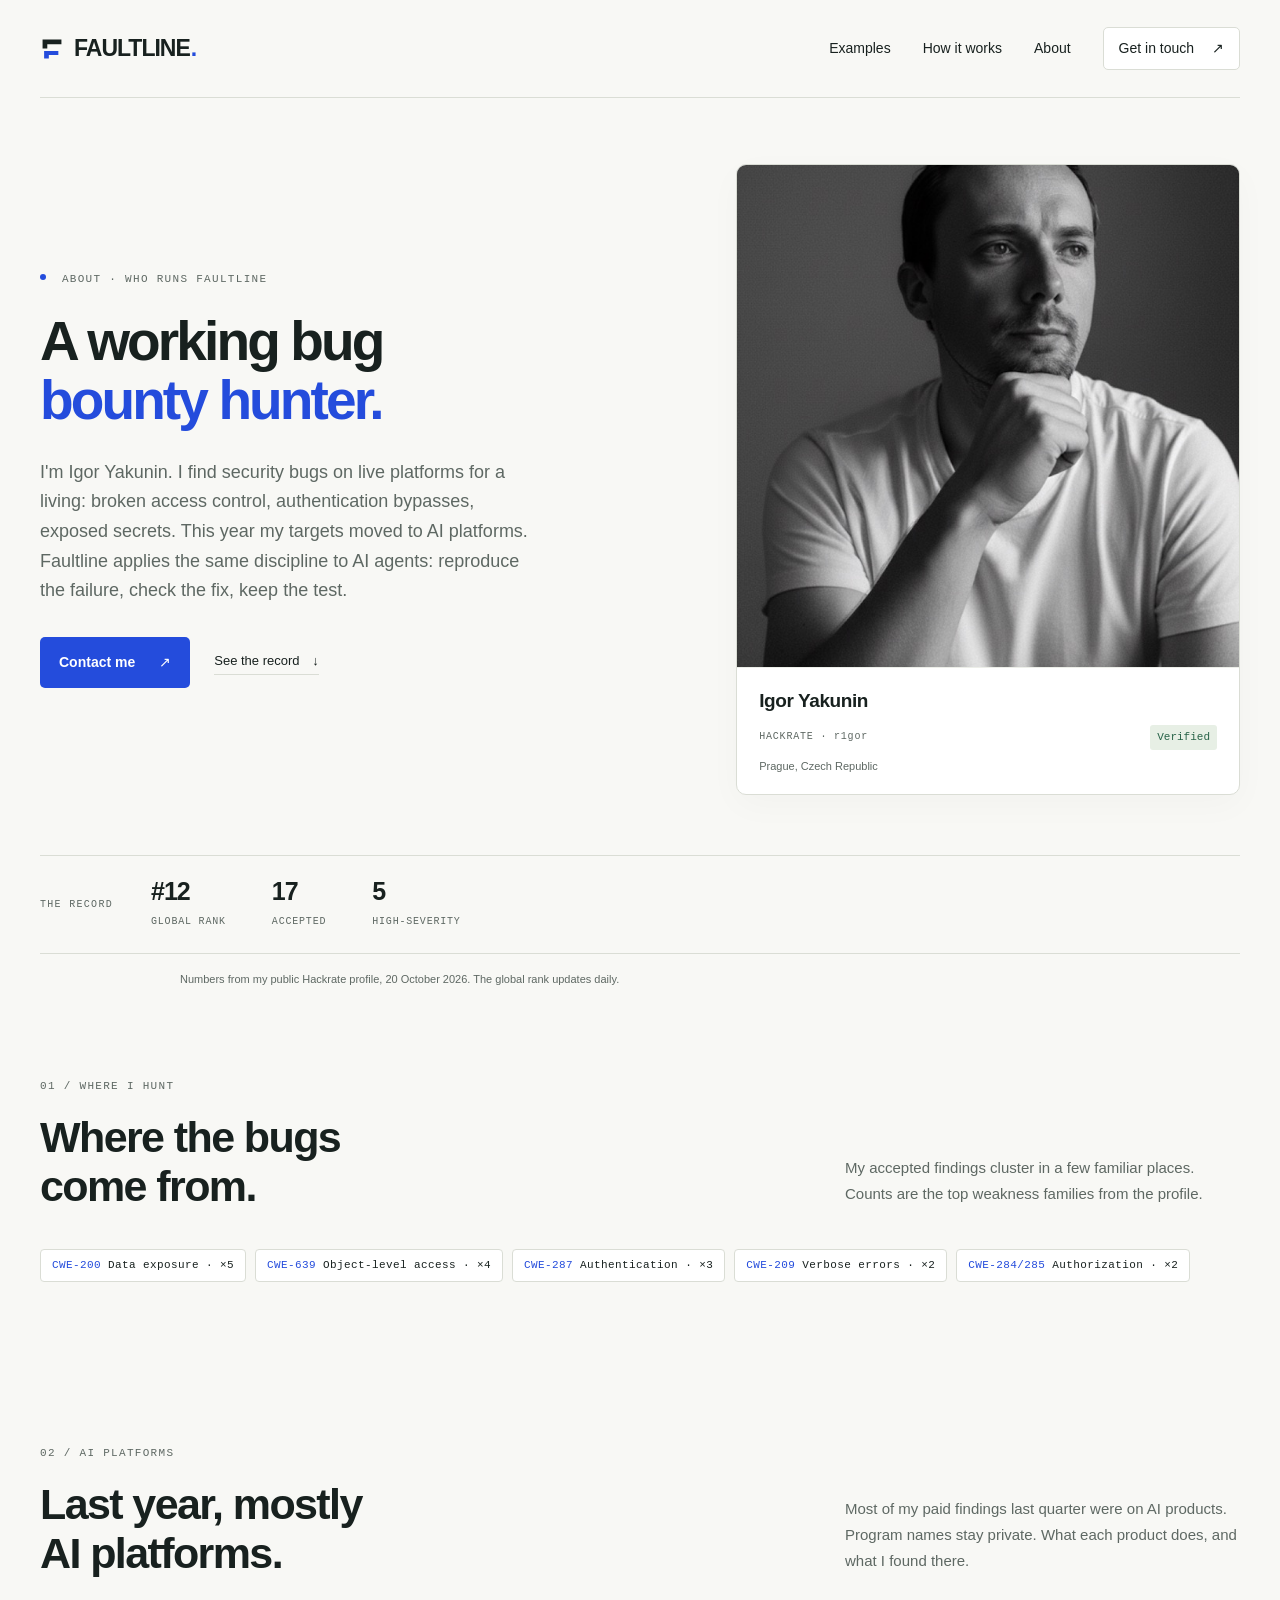
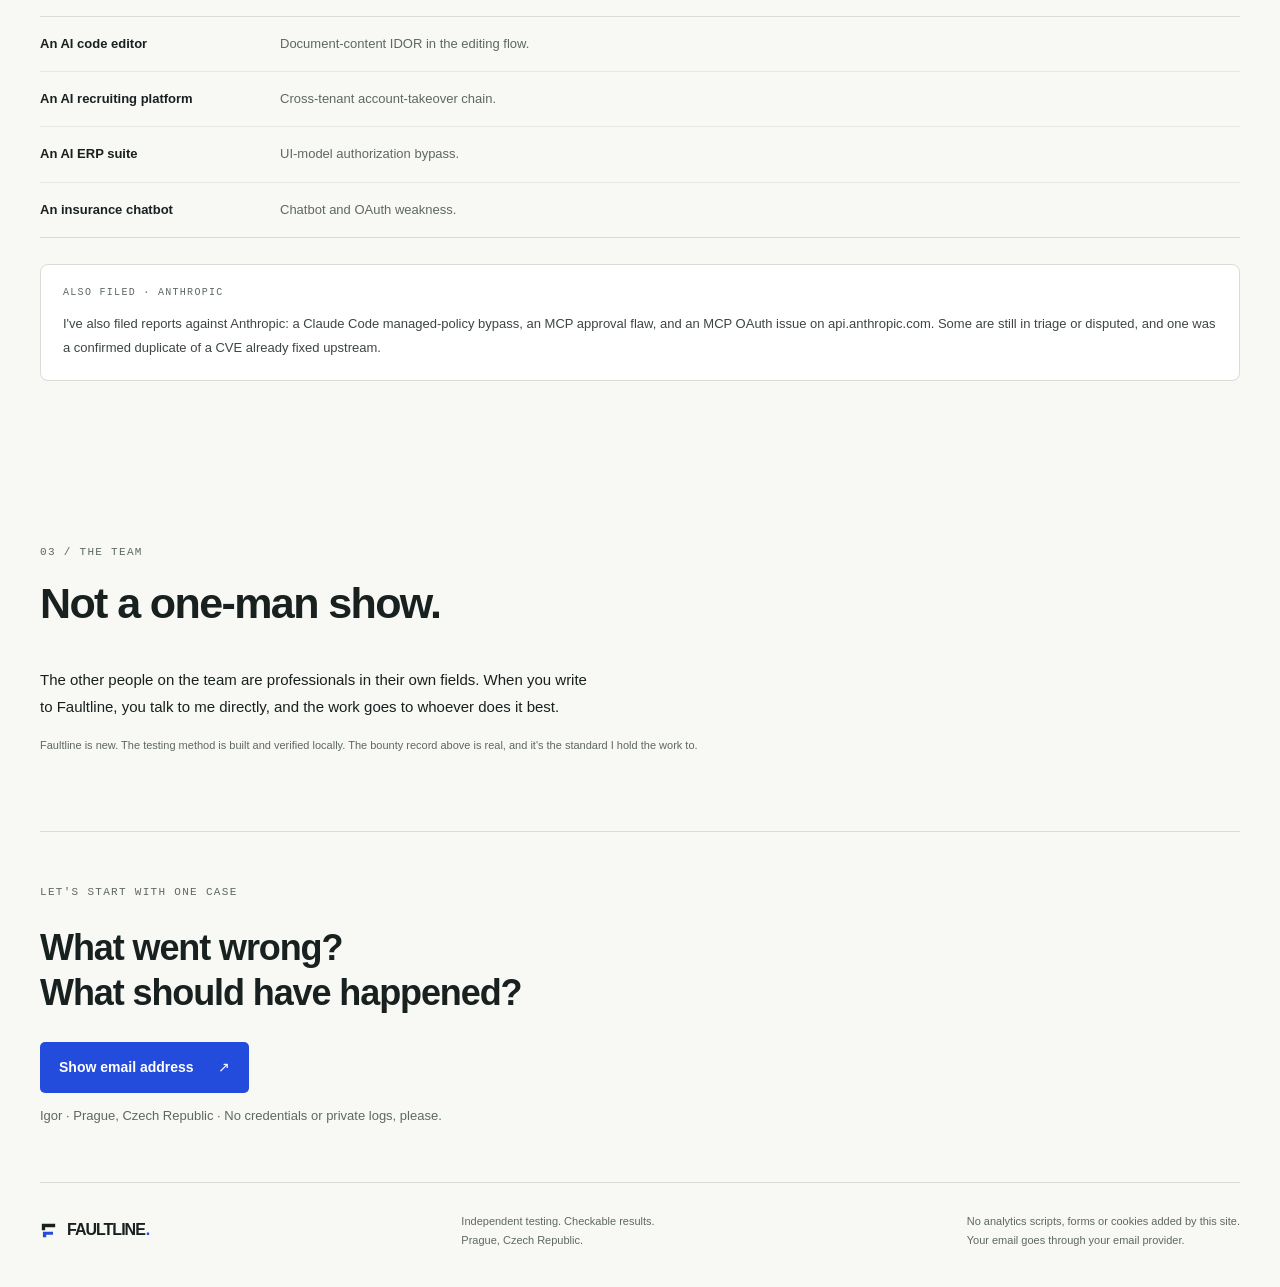
==== commit 552f8862: "Trim team note and Anthropic block copy Amp-Thread-ID: https://ampcode.com/threads/T-01a15701-ad23-7" ====
--- a/about.html
+++ b/about.html
@@ -65,14 +65,14 @@
       </ul>
       <div class="also-filed">
         <p class="mono">ALSO FILED · ANTHROPIC</p>
-        <p>I've also filed reports against Anthropic: a Claude Code managed-policy bypass, an MCP approval flaw, and an MCP OAuth issue on api.anthropic.com. Some are still in triage or disputed, and one was a confirmed duplicate of a CVE already fixed upstream. No accepted Anthropic finding. I list it anyway, because it shows the level I test at, and what a "no" looks like.</p>
+        <p>I've also filed reports against Anthropic: a Claude Code managed-policy bypass, an MCP approval flaw, and an MCP OAuth issue on api.anthropic.com. Some are still in triage or disputed, and one was a confirmed duplicate of a CVE already fixed upstream.</p>
       </div>
     </section>
 
     <section class="section wrap" aria-labelledby="team-title">
       <div class="section-heading"><div><p class="eyebrow">03 / THE TEAM</p><h2 id="team-title">Not a one-man show.</h2></div></div>
       <p class="team-copy">The other people on the team are professionals in their own fields. When you write to Faultline, you talk to me directly, and the work goes to whoever does it best.</p>
-      <p class="about-note">Faultline is new. The testing method is built and verified locally, and the first paid agent audit is still ahead of us. The bounty record above is real, and it's the standard I hold the work to.</p>
+      <p class="about-note">Faultline is new. The testing method is built and verified locally. The bounty record above is real, and it's the standard I hold the work to.</p>
     </section>
 
     <section id="contact" class="contact wrap"><div class="contact-heading"><p class="eyebrow">LET'S START WITH ONE CASE</p><h2>What went wrong?<br>What should have happened?</h2></div><div class="email-reveal" id="contact-address" aria-live="polite"><button class="button" id="reveal-contact" type="button">Show email address <span aria-hidden="true">↗</span></button></div><noscript><p class="quiet">Enable JavaScript to reveal the email address.</p></noscript><p class="quiet">Igor · Prague, Czech Republic · No credentials or private logs, please.</p></section>
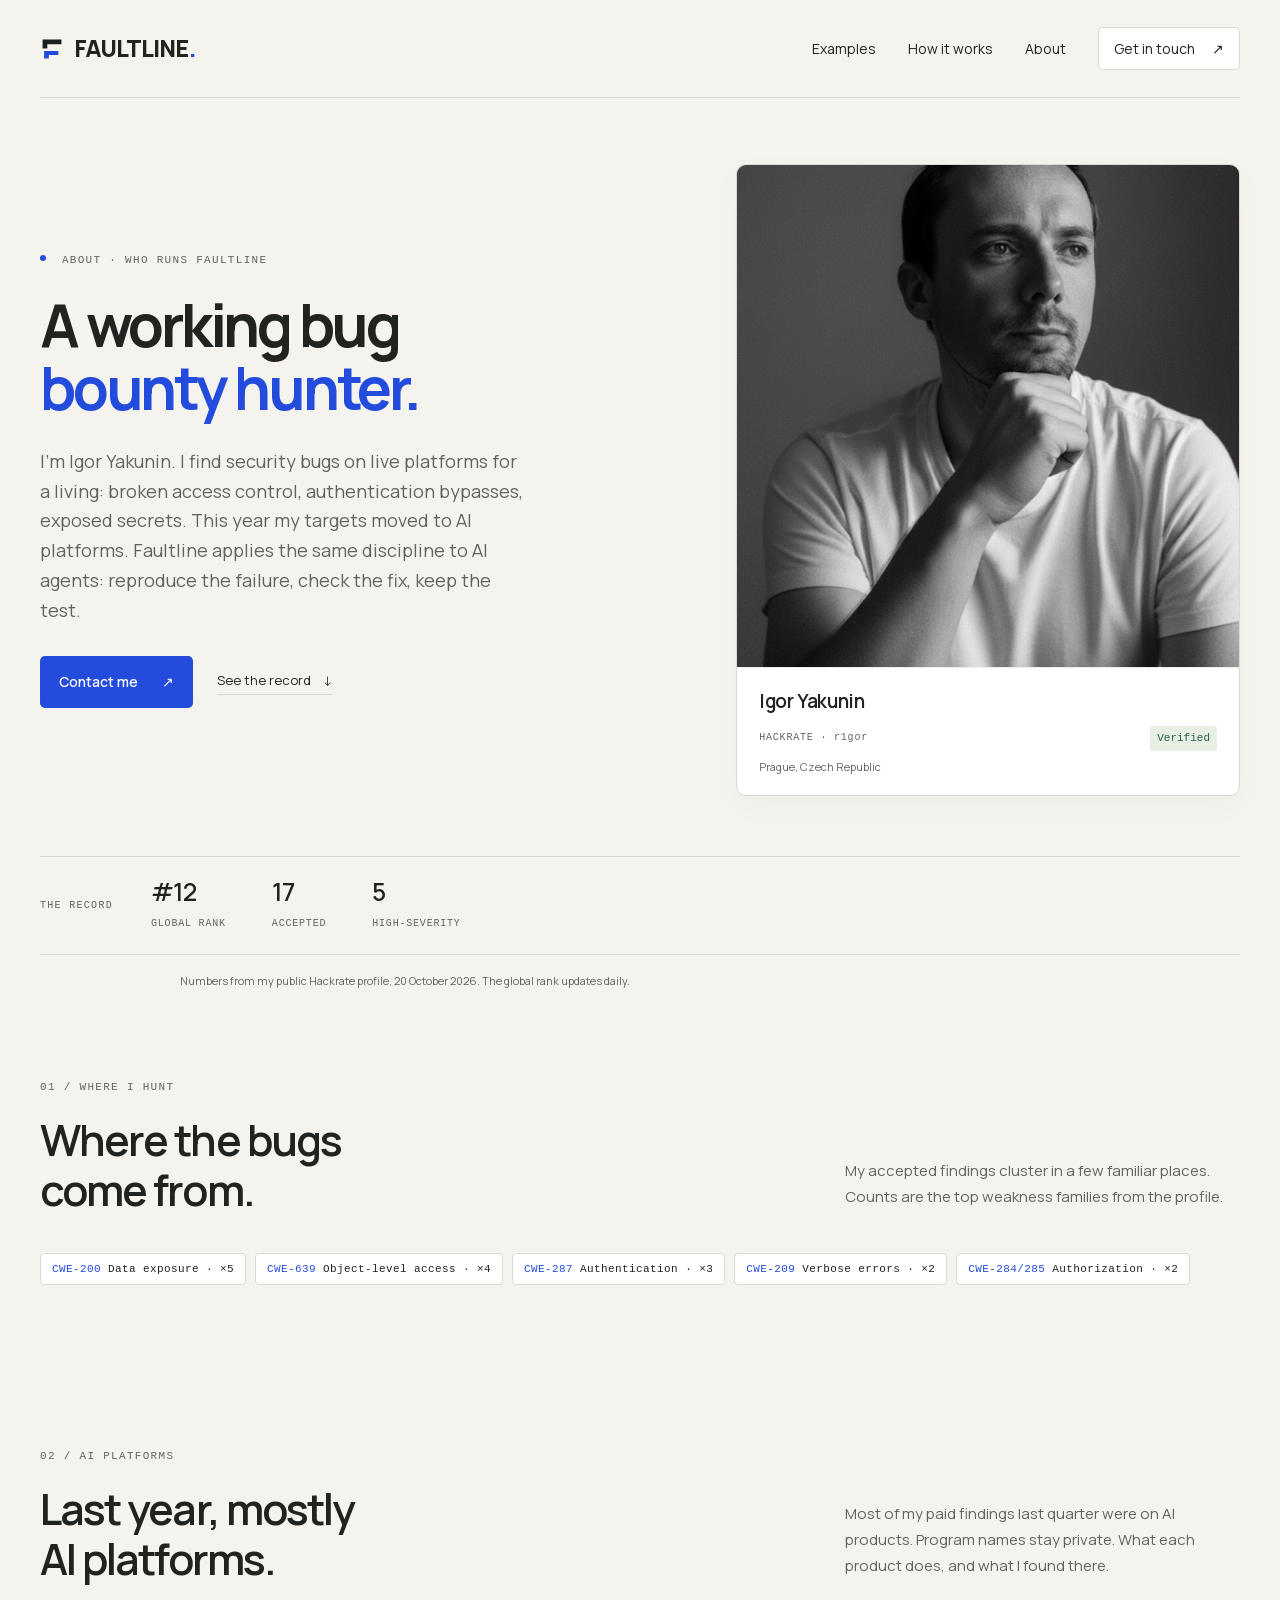
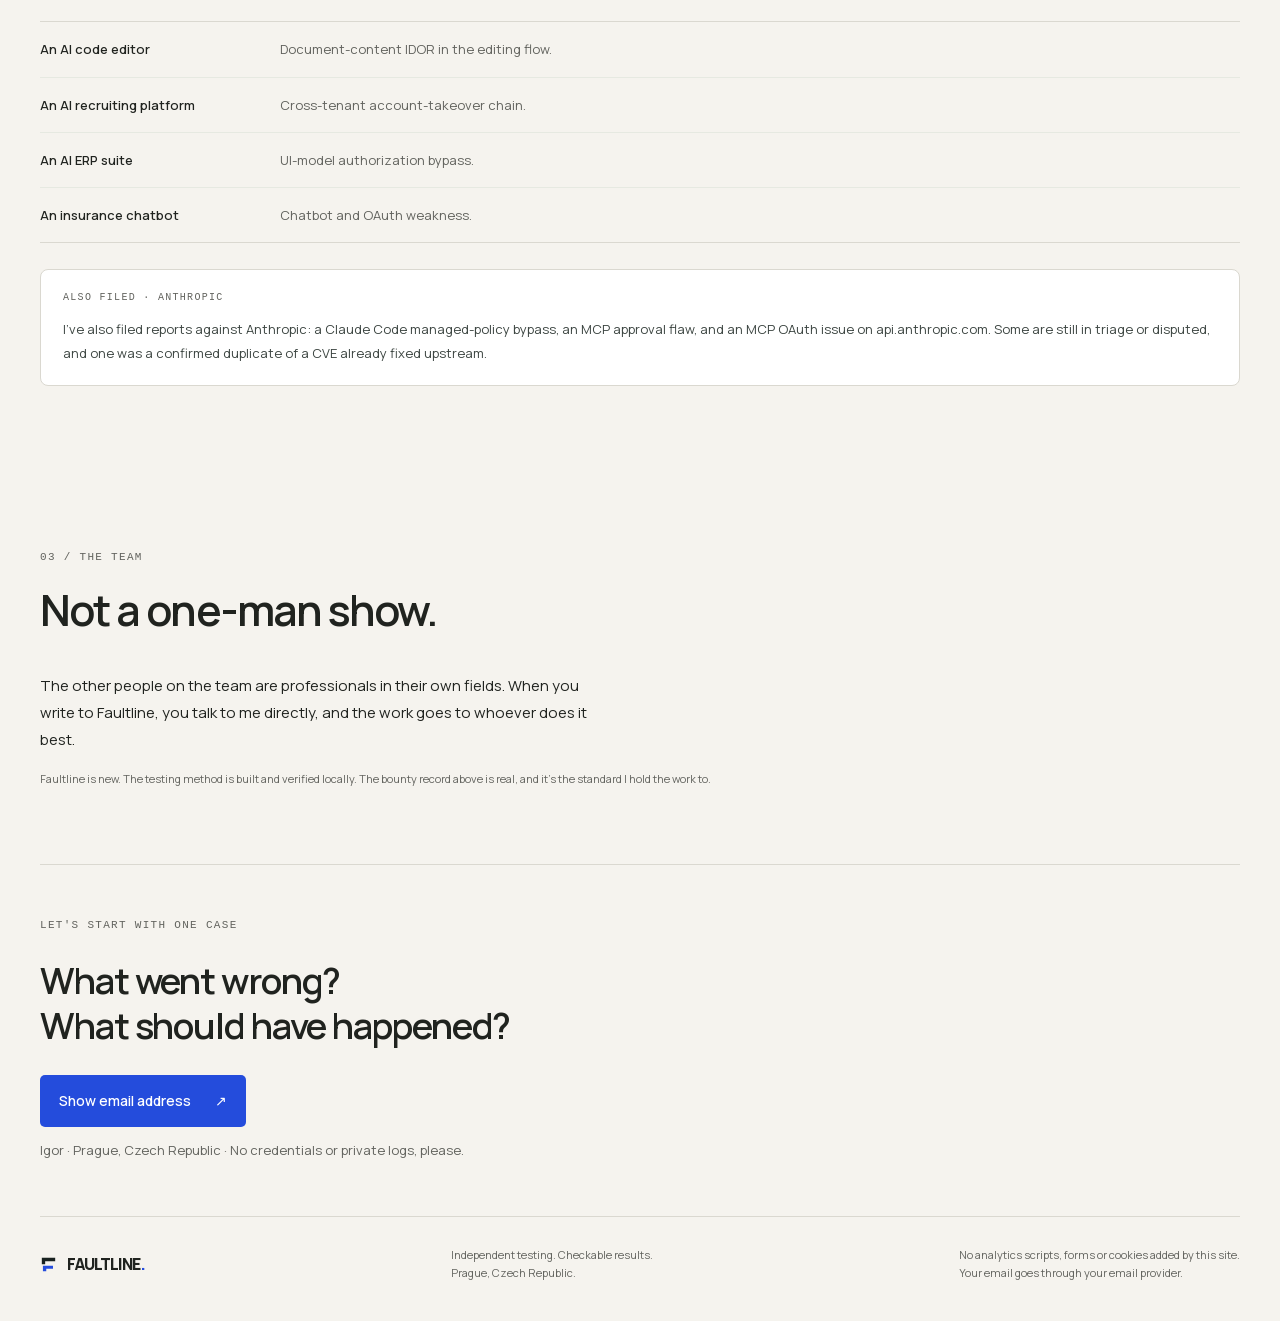
==== commit e59887f6: "Refresh site typography with local Manrope and warm neutral surfaces Amp-Thread-ID: https://ampcode." ====
--- a/about.html
+++ b/about.html
@@ -4,11 +4,12 @@
   <meta charset="utf-8">
   <meta name="viewport" content="width=device-width, initial-scale=1">
   <meta name="description" content="The person behind Faultline: Igor Yakunin, a working bug bounty hunter. Verified Hackrate record and paid AI-platform findings.">
-  <meta name="theme-color" content="#f8f8f5">
+  <meta name="theme-color" content="#f5f3ee">
   <title>About | FAULTLINE</title>
   <link rel="icon" href="icon.svg" type="image/svg+xml">
   <link rel="stylesheet" href="styles.css">
   <script src="contact.js" defer></script>
+  <script src="reveal.js" defer></script>
 </head>
 <body>
   <a class="skip" href="#main">Skip to content</a>
@@ -24,7 +25,7 @@
         <p class="intro">I'm Igor Yakunin. I find security bugs on live platforms for a living: broken access control, authentication bypasses, exposed secrets. This year my targets moved to AI platforms. Faultline applies the same discipline to AI agents: reproduce the failure, check the fix, keep the test.</p>
         <div class="hero-actions"><a class="button" href="#contact">Contact me <span aria-hidden="true">↗</span></a><a class="text-link" href="#record">See the record <span aria-hidden="true">↓</span></a></div>
       </div>
-      <figure class="avatar-card">
+      <figure class="avatar-card reveal">
         <img src="ava.jpg" alt="Igor Yakunin" width="640" height="640">
         <figcaption class="avatar-meta">
           <strong>Igor Yakunin</strong>
@@ -34,7 +35,7 @@
       </figure>
     </section>
 
-    <div class="about-stats wrap">
+    <div class="about-stats wrap reveal">
       <span class="mono">THE RECORD</span>
       <div class="stat-row">
         <div class="stat"><strong>#12</strong><span>global rank</span></div>
@@ -45,8 +46,8 @@
     <p class="about-note wrap">Numbers from my public Hackrate profile, 20 October 2026. The global rank updates daily.</p>
 
     <section id="record" class="section wrap" aria-labelledby="focus-title">
-      <div class="section-heading"><div><p class="eyebrow">01 / WHERE I HUNT</p><h2 id="focus-title">Where the bugs<br>come from.</h2></div><p class="section-intro">My accepted findings cluster in a few familiar places. Counts are the top weakness families from the profile.</p></div>
-      <div class="chip-row">
+      <div class="section-heading reveal"><div><p class="eyebrow">01 / WHERE I HUNT</p><h2 id="focus-title">Where the bugs<br>come from.</h2></div><p class="section-intro">My accepted findings cluster in a few familiar places. Counts are the top weakness families from the profile.</p></div>
+      <div class="chip-row reveal">
         <span class="chip"><b>CWE-200</b>Data exposure · ×5</span>
         <span class="chip"><b>CWE-639</b>Object-level access · ×4</span>
         <span class="chip"><b>CWE-287</b>Authentication · ×3</span>
@@ -56,26 +57,26 @@
     </section>
 
     <section class="section wrap" aria-labelledby="ai-title">
-      <div class="section-heading"><div><p class="eyebrow">02 / AI PLATFORMS</p><h2 id="ai-title">Last year, mostly<br>AI platforms.</h2></div><p class="section-intro">Most of my paid findings last quarter were on AI products. Program names stay private. What each product does, and what I found there.</p></div>
-      <ul class="paid-list">
+      <div class="section-heading reveal"><div><p class="eyebrow">02 / AI PLATFORMS</p><h2 id="ai-title">Last year, mostly<br>AI platforms.</h2></div><p class="section-intro">Most of my paid findings last quarter were on AI products. Program names stay private. What each product does, and what I found there.</p></div>
+      <ul class="paid-list reveal">
         <li><span class="who">An AI code editor</span><p>Document-content IDOR in the editing flow.</p></li>
         <li><span class="who">An AI recruiting platform</span><p>Cross-tenant account-takeover chain.</p></li>
         <li><span class="who">An AI ERP suite</span><p>UI-model authorization bypass.</p></li>
         <li><span class="who">An insurance chatbot</span><p>Chatbot and OAuth weakness.</p></li>
       </ul>
-      <div class="also-filed">
+      <div class="also-filed reveal">
         <p class="mono">ALSO FILED · ANTHROPIC</p>
         <p>I've also filed reports against Anthropic: a Claude Code managed-policy bypass, an MCP approval flaw, and an MCP OAuth issue on api.anthropic.com. Some are still in triage or disputed, and one was a confirmed duplicate of a CVE already fixed upstream.</p>
       </div>
     </section>
 
     <section class="section wrap" aria-labelledby="team-title">
-      <div class="section-heading"><div><p class="eyebrow">03 / THE TEAM</p><h2 id="team-title">Not a one-man show.</h2></div></div>
-      <p class="team-copy">The other people on the team are professionals in their own fields. When you write to Faultline, you talk to me directly, and the work goes to whoever does it best.</p>
+      <div class="section-heading reveal"><div><p class="eyebrow">03 / THE TEAM</p><h2 id="team-title">Not a one-man show.</h2></div></div>
+      <p class="team-copy reveal">The other people on the team are professionals in their own fields. When you write to Faultline, you talk to me directly, and the work goes to whoever does it best.</p>
       <p class="about-note">Faultline is new. The testing method is built and verified locally. The bounty record above is real, and it's the standard I hold the work to.</p>
     </section>
 
-    <section id="contact" class="contact wrap"><div class="contact-heading"><p class="eyebrow">LET'S START WITH ONE CASE</p><h2>What went wrong?<br>What should have happened?</h2></div><div class="email-reveal" id="contact-address" aria-live="polite"><button class="button" id="reveal-contact" type="button">Show email address <span aria-hidden="true">↗</span></button></div><noscript><p class="quiet">Enable JavaScript to reveal the email address.</p></noscript><p class="quiet">Igor · Prague, Czech Republic · No credentials or private logs, please.</p></section>
+    <section id="contact" class="contact wrap reveal"><div class="contact-heading"><p class="eyebrow">LET'S START WITH ONE CASE</p><h2>What went wrong?<br>What should have happened?</h2></div><div class="email-reveal" id="contact-address" aria-live="polite"><button class="button" id="reveal-contact" type="button">Show email address <span aria-hidden="true">↗</span></button></div><noscript><p class="quiet">Enable JavaScript to reveal the email address.</p></noscript><p class="quiet">Igor · Prague, Czech Republic · No credentials or private logs, please.</p></section>
   </main>
   <footer class="footer wrap"><a class="wordmark footer-brand" href="index.html"><svg viewBox="0 0 28 28" aria-hidden="true"><path fill="#18211f" d="M3 3h22v5.5H8.5v4.9H3z"/><path fill="#244cdc" d="M4.8 16.2H21.4V21H10.3V25H4.8z"/></svg>FAULTLINE<span class="brand-dot">.</span></a><p>Independent testing. Checkable results.<br>Prague, Czech Republic.</p><p>No analytics scripts, forms or cookies added by this site.<br>Your email goes through your email provider.</p></footer>
 </body>
--- a/styles.css
+++ b/styles.css
@@ -1,8 +1,9 @@
 @charset "UTF-8";
-:root{--paper:#f8f8f5;--ink:#18211f;--muted:#5e6863;--line:#daddd5;--blue:#244cdc;--blue-dark:#1538b6;--green:#286348;--red:#a43f2a;--soft-red:#f7e7df;--soft-green:#e7efe5;--mono:ui-monospace,SFMono-Regular,Consolas,monospace}
+@font-face{font-family:Manrope;font-style:normal;font-weight:200 800;font-display:swap;src:url("fonts/manrope-latin-variable.woff2") format("woff2");unicode-range:U+0000-00FF,U+0131,U+0152-0153,U+02BB-02BC,U+02C6,U+02DA,U+02DC,U+0304,U+0308,U+0329,U+2000-206F,U+20AC,U+2122,U+2191,U+2193,U+2212,U+2215,U+FEFF,U+FFFD}
+:root{--paper:#f5f3ee;--ink:#20231f;--muted:#62635e;--line:#dad8d0;--surface:#eeece5;--blue:#244cdc;--blue-dark:#1538b6;--green:#286348;--red:#a43f2a;--soft-red:#f7e7df;--soft-green:#e7efe5;--sans:Manrope,-apple-system,BlinkMacSystemFont,"Segoe UI",sans-serif;--mono:ui-monospace,SFMono-Regular,Consolas,monospace}
 *{box-sizing:border-box}
 html{scroll-behavior:smooth;scroll-padding-top:30px}
-body{margin:0;background:var(--paper);color:var(--ink);font:16px/1.65 -apple-system,BlinkMacSystemFont,"Segoe UI",sans-serif;-webkit-font-smoothing:antialiased}
+body{margin:0;background:var(--paper);color:var(--ink);font:16px/1.7 var(--sans);-webkit-font-smoothing:antialiased}
 a{color:inherit;text-underline-offset:4px}
 a:focus-visible,summary:focus-visible{outline:3px solid var(--blue);outline-offset:5px}
 button:focus-visible{outline:3px solid var(--blue);outline-offset:5px}
@@ -24,7 +25,7 @@
 .eyebrow{margin:0 0 23px;text-transform:uppercase;color:var(--muted)}
 .status-dot{display:inline-block;background:var(--blue);width:6px;height:6px;border-radius:50%;margin-right:8px;vertical-align:2px}
 h1,h2,h3,p,figure{margin:0}
-h1{font-size:clamp(42px,4.3vw,62px);line-height:1.08;letter-spacing:-2.9px;font-weight:650}
+h1{font-size:clamp(42px,4.6vw,68px);line-height:1.08;letter-spacing:-.055em;font-weight:700}
 h1>span{color:var(--blue)}
 .intro{font-size:18px;line-height:1.65;color:var(--muted);max-width:490px;margin-top:27px}
 .hero-actions{display:flex;align-items:center;gap:24px;flex-wrap:wrap;margin-top:31px}
@@ -34,7 +35,7 @@
 .text-link span{margin-left:9px}
 .quiet{font-size:13px;line-height:1.7;color:var(--muted)}
 .hero-note{margin-top:22px}
-.trace-card{border:1px solid var(--line);border-radius:10px;background:#fff;box-shadow:0 10px 35px #25322307;overflow:hidden}
+.trace-card{border:1px solid var(--line);border-radius:12px;background:#fff;box-shadow:0 12px 36px #29251b06;overflow:hidden}
 .trace-caption{display:flex;justify-content:space-between;align-items:center;gap:12px;padding:17px 23px;border-bottom:1px solid #eceee8;color:var(--muted)}
 .trace-caption .mono{font-size:10px}
 .file-label{font:10px/1.5 var(--mono);color:#6c756f}
@@ -61,14 +62,14 @@
 .edge i:after{content:"";position:absolute;width:5px;height:5px;border-top:1px solid #c5816a;border-right:1px solid #c5816a;right:0;top:-3px;transform:rotate(45deg)}
 .after .edge i{border-color:#6c9a78}
 .after .edge i:after{border-color:#6c9a78}
-.trace-foot{font-size:10px;color:var(--muted);padding:13px 24px;border-top:1px solid #eceee8;background:#fcfcf9}
+.trace-foot{font-size:10px;color:var(--muted);padding:13px 24px;border-top:1px solid var(--line);background:#faf9f6}
 .small-dot{display:inline-block;height:5px;width:5px;border-radius:50%;background:#689378;margin-right:6px;vertical-align:1px}
 .context-strip{border-top:1px solid var(--line);border-bottom:1px solid var(--line);padding:20px 0;display:flex;align-items:center;gap:35px}
 .context-strip .mono{font-size:10px;color:var(--muted);white-space:nowrap;flex-shrink:0}
 .context-strip p{font-size:15px}
 .section{padding-top:88px;padding-bottom:75px}
 .section-heading{display:flex;justify-content:space-between;align-items:flex-end;gap:55px;margin-bottom:38px}
-h2{font-size:43px;line-height:1.14;letter-spacing:-1.6px;font-weight:550}
+h2{font-size:43px;line-height:1.16;letter-spacing:-.045em;font-weight:600}
 .section-heading .eyebrow{margin-bottom:18px}
 .section-intro{max-width:395px;font-size:15px;color:var(--muted);line-height:1.75;padding-bottom:4px}
 .case-grid{display:grid;grid-template-columns:repeat(3,1fr);border-top:1px solid var(--line);border-bottom:1px solid var(--line)}
@@ -84,7 +85,7 @@
 .before-label{color:var(--red)}
 .after-label{color:var(--green)}
 .case>p.case-limit{font-size:11px;line-height:1.7;margin-top:0;min-height:56px;color:#68716a}
-.proof-panel{display:grid;grid-template-columns:1fr 1.3fr;gap:60px;margin-top:38px;background:#eef0e9;border:1px solid #dfe3d7;border-radius:8px;padding:33px 35px;align-items:center}
+.proof-panel{display:grid;grid-template-columns:1fr 1.3fr;gap:60px;margin-top:38px;background:#fff;border:1px solid var(--line);border-radius:12px;padding:33px 35px;align-items:center}
 .proof-copy .mono{color:var(--muted);font-size:10px;margin-bottom:13px}
 .proof-copy h3{font-size:26px;line-height:1.2;font-weight:550;letter-spacing:-.6px;margin-bottom:14px}
 .proof-copy>p:not(.mono){font-size:13px;color:var(--muted);line-height:1.75;margin-bottom:15px;max-width:315px}
@@ -98,7 +99,7 @@
 .check.fail{color:var(--red);background:#f5dcd0;border-color:#e6bca7}
 .chart-note{font-size:10px;color:var(--muted);line-height:1.8;margin-top:16px;max-width:470px}
 .evidence-note{font-size:11px;color:var(--muted);line-height:1.8;margin-top:18px;max-width:980px}
-.process-section{background:#eeefe9;border-top:1px solid var(--line);border-bottom:1px solid var(--line)}
+.process-section{background:var(--surface);border-top:1px solid var(--line);border-bottom:1px solid var(--line)}
 .process-section .section{padding-top:70px;padding-bottom:65px}
 .process-grid{display:grid;grid-template-columns:repeat(3,1fr);gap:55px;list-style:none;padding:0;margin:42px 0 0}
 .step-number{font:12px/1 var(--mono);color:var(--blue);display:block;border-top:1px solid #cbd1c3;padding-top:19px;margin-bottom:22px}
@@ -106,7 +107,7 @@
 .process-grid p{font-size:14px;color:var(--muted);line-height:1.8}
 .pilot-section{display:grid;grid-template-columns:1.1fr 1fr;gap:100px;align-items:center}
 .pilot-copy{max-width:420px;color:var(--muted);margin-top:24px;font-size:15px;line-height:1.85}
-.pilot-card{background:#fff;border:1px solid var(--line);border-radius:8px;padding:30px}
+.pilot-card{background:#fff;border:1px solid var(--line);border-radius:12px;padding:30px}
 .pilot-price{display:flex;align-items:center;gap:20px;padding-bottom:22px;border-bottom:1px solid #e5e8df;margin-bottom:20px}
 .pilot-price strong{font-size:38px;letter-spacing:-1.5px;font-weight:550}
 .pilot-price>span{font-size:11px;line-height:1.6;color:var(--muted)}
@@ -134,7 +135,7 @@
 .sr-only{position:absolute;width:1px;height:1px;margin:-1px;padding:0;overflow:hidden;clip:rect(0,0,0,0);white-space:nowrap;border:0}
 .skip{position:absolute;left:20px;top:-80px;background:var(--ink);color:white;padding:10px 20px;z-index:5}
 .skip:focus{top:10px}
-@media(min-width:1450px){h1{font-size:66px}}
+@media(min-width:1450px){h1{font-size:68px}}
 @media(max-width:1100px){.wrap{width:calc(100% - 56px)}.hero{gap:30px;padding-top:65px}h1{font-size:49px;letter-spacing:-2px}.hero-actions{gap:15px}.trace-run{padding-inline:17px}.trace-caption{padding-inline:17px}.graph{grid-template-columns:1fr .7fr 1.2fr}.node{gap:6px;font-size:10px}.edge>span{font-size:7px}.proof-panel{gap:35px}.pilot-section{gap:55px}.case{padding-inline:20px}}
 @media(max-width:820px){.hero{grid-template-columns:1fr;padding-top:48px;gap:35px;padding-bottom:40px}.hero-copy{max-width:630px}h1{font-size:59px;letter-spacing:-2.5px}.intro{max-width:560px}.trace-card{max-width:600px}.graph{grid-template-columns:1fr 1fr 1.2fr}.node{font-size:12px;gap:12px}.edge>span{font-size:10px}.trace-run{padding-inline:24px}.trace-caption{padding-inline:24px}.section-heading{gap:30px}.section-intro{max-width:330px}.case-grid{grid-template-columns:1fr}.case,.case:first-child,.case:last-child{padding:26px 0;border:0;border-bottom:1px solid var(--line)}.case:last-child{border-bottom:0}.case-top{margin-bottom:13px}.case h3 br{display:none}.case-outcome{max-width:420px;margin-block:18px 14px}.proof-panel{gap:28px;padding:28px;grid-template-columns:1fr 1.1fr}.process-grid{gap:30px}.pilot-section{gap:35px;grid-template-columns:1fr 1fr}.pilot-price{gap:14px}.pilot-card{padding:24px}.pilot-price strong{font-size:32px}.footer{flex-wrap:wrap}.section-heading h2{font-size:36px}}
 @media(max-width:560px){.wrap{width:calc(100% - 40px)}.nav{min-height:82px;gap:15px;flex-wrap:wrap;padding-block:18px}.wordmark{font-size:20px}.wordmark svg{width:20px;height:20px}nav{gap:16px;font-size:12px}.nav-contact{border:0;background:none;padding:0}.nav-contact span{margin-left:3px}.hero{padding-top:37px;gap:30px}.eyebrow{font-size:9px;letter-spacing:.8px;margin-bottom:19px}.hero .eyebrow{font-size:8px}.desktop-break{display:none}h1{font-size:45px;line-height:1.1;letter-spacing:-1.9px}.intro{font-size:16px;line-height:1.75;margin-top:22px}.hero-actions{align-items:flex-start;flex-direction:column;gap:18px;margin-top:25px}.button{font-size:13px;padding:14px 16px}.hero-note{font-size:11px;margin-top:20px}.trace-caption{padding:13px 16px;gap:8px}.trace-caption .mono{font-size:8px;letter-spacing:.7px}.file-label{font-size:9px}.trace-heading{padding:21px 17px 10px}.trace-heading h2{font-size:23px}.trace-symbol{font-size:31px}.trace-run{padding:16px 17px 19px}.run-label .mono{font-size:8px;letter-spacing:.1px}.badge{font-size:8px;padding:4px 5px}.graph{grid-template-columns:1fr .76fr 1.2fr;padding-top:20px;min-height:95px}.node{font-size:9px;gap:7px}.node-icon{width:25px;height:25px;flex-basis:25px;font-size:12px}.edge{padding-right:8px}.edge>span{font-size:7px}.trace-foot{padding:12px 17px;font-size:8px}.context-strip{display:block;padding-block:18px}.context-strip .mono{font-size:9px;display:block;margin-bottom:9px}.context-strip p{font-size:13px;max-width:280px}.section{padding-top:57px;padding-bottom:48px}.section-heading{display:block;margin-bottom:26px}.section-heading .eyebrow{margin-bottom:13px}h2,.section-heading h2{font-size:34px;letter-spacing:-1.2px}.section-intro{font-size:13px;max-width:none;margin-top:20px}.case h3{font-size:21px}.case>p{font-size:13px}.case>p.case-limit{font-size:11px}.case .mono{font-size:10px}.proof-panel{grid-template-columns:1fr;padding:24px 20px;gap:25px;margin-top:25px}.proof-copy h3{font-size:25px}.proof-copy>p:not(.mono){max-width:none}.check-cells{gap:5px}.check{height:31px;font-size:16px}.chart-label{font-size:11px}.chart-note{font-size:10px}.evidence-note{font-size:10px}.process-section .section{padding-block:48px}.process-grid{grid-template-columns:1fr;gap:26px;margin-top:30px}.step-number{margin-bottom:14px;padding-top:15px}.process-grid h3{font-size:21px;margin-bottom:8px}.process-grid p{font-size:13px}.pilot-section{grid-template-columns:1fr;gap:28px}.pilot-copy{font-size:14px;margin-top:21px}.pilot-card{padding:25px}.pilot-price strong{font-size:38px}.pilot-price>span{font-size:11px}.faq{padding-bottom:45px}.faq h2{font-size:24px;letter-spacing:-.7px}summary{font-size:13px}details>p{font-size:13px}.contact{padding-block:38px}.contact h2{font-size:29px;letter-spacing:-1px}.contact-email{font-size:21px;letter-spacing:-.5px;margin-top:23px}.contact-email span{margin-left:6px}.contact .quiet{font-size:11px}.footer{align-items:flex-start;flex-direction:column;gap:15px;padding-block:25px 30px}.footer>p{font-size:10px}}
@@ -175,3 +176,20 @@
 @media(max-width:1100px){.about-hero{grid-template-columns:1.1fr .9fr;gap:35px;padding-top:52px}.paid-list li{grid-template-columns:190px 1fr;gap:14px}}
 @media(max-width:820px){.about-hero{grid-template-columns:1fr;gap:33px;padding-top:44px;padding-bottom:48px}.avatar-card{max-width:440px}.stat-row{gap:26px 36px}.team-copy{font-size:14px}}
 @media(max-width:560px){.about-hero{padding-top:34px;gap:28px}.avatar-card{max-width:100%}.avatar-meta{padding:14px 17px 16px}.avatar-meta strong{font-size:17px}.about-stats{gap:24px}.stat-row{gap:16px 26px}.stat strong{font-size:21px}.paid-list li{grid-template-columns:1fr;gap:5px;padding:14px 0}.also-filed{padding:17px 18px}.chip{font-size:10px;padding:6px 9px}}
+/* Restrained motion: scroll reveals, flowing trace edges, live status dot. */
+.js .reveal{opacity:0;transform:translateY(14px);transition:opacity .6s ease,transform .6s ease}
+.js .reveal.revealed{opacity:1;transform:translateY(0)}
+.js .check{opacity:0;transform:scale(.55);transition:opacity .45s ease,transform .45s cubic-bezier(.2,.75,.3,1.25)}
+.js .revealed .check{opacity:1;transform:scale(1)}
+.js .revealed .check:nth-child(2){transition-delay:.05s}
+.js .revealed .check:nth-child(3){transition-delay:.1s}
+.js .revealed .check:nth-child(4){transition-delay:.15s}
+.js .revealed .check:nth-child(5){transition-delay:.2s}
+.js .revealed .check:nth-child(6){transition-delay:.25s}
+.js .revealed .check:nth-child(7){transition-delay:.3s}
+.status-dot{animation:dotpulse 2.8s ease-out infinite}
+.edge i{height:1px;border-top:0;background-image:repeating-linear-gradient(90deg,#c5816a 0 6px,transparent 6px 12px);background-size:12px 1px;animation:edgeflow 1.6s linear infinite}
+.after .edge i{background-image:repeating-linear-gradient(90deg,#6c9a78 0 6px,transparent 6px 12px)}
+@keyframes dotpulse{0%{box-shadow:0 0 0 0 rgba(36,76,220,.4)}70%{box-shadow:0 0 0 7px rgba(36,76,220,0)}100%{box-shadow:0 0 0 0 rgba(36,76,220,0)}}
+@keyframes edgeflow{to{background-position:12px 0}}
+@media(prefers-reduced-motion:reduce){.js .reveal,.js .reveal.revealed,.js .check,.js .revealed .check{opacity:1;transform:none;transition:none}.status-dot{animation:none}.edge i{animation:none}}
